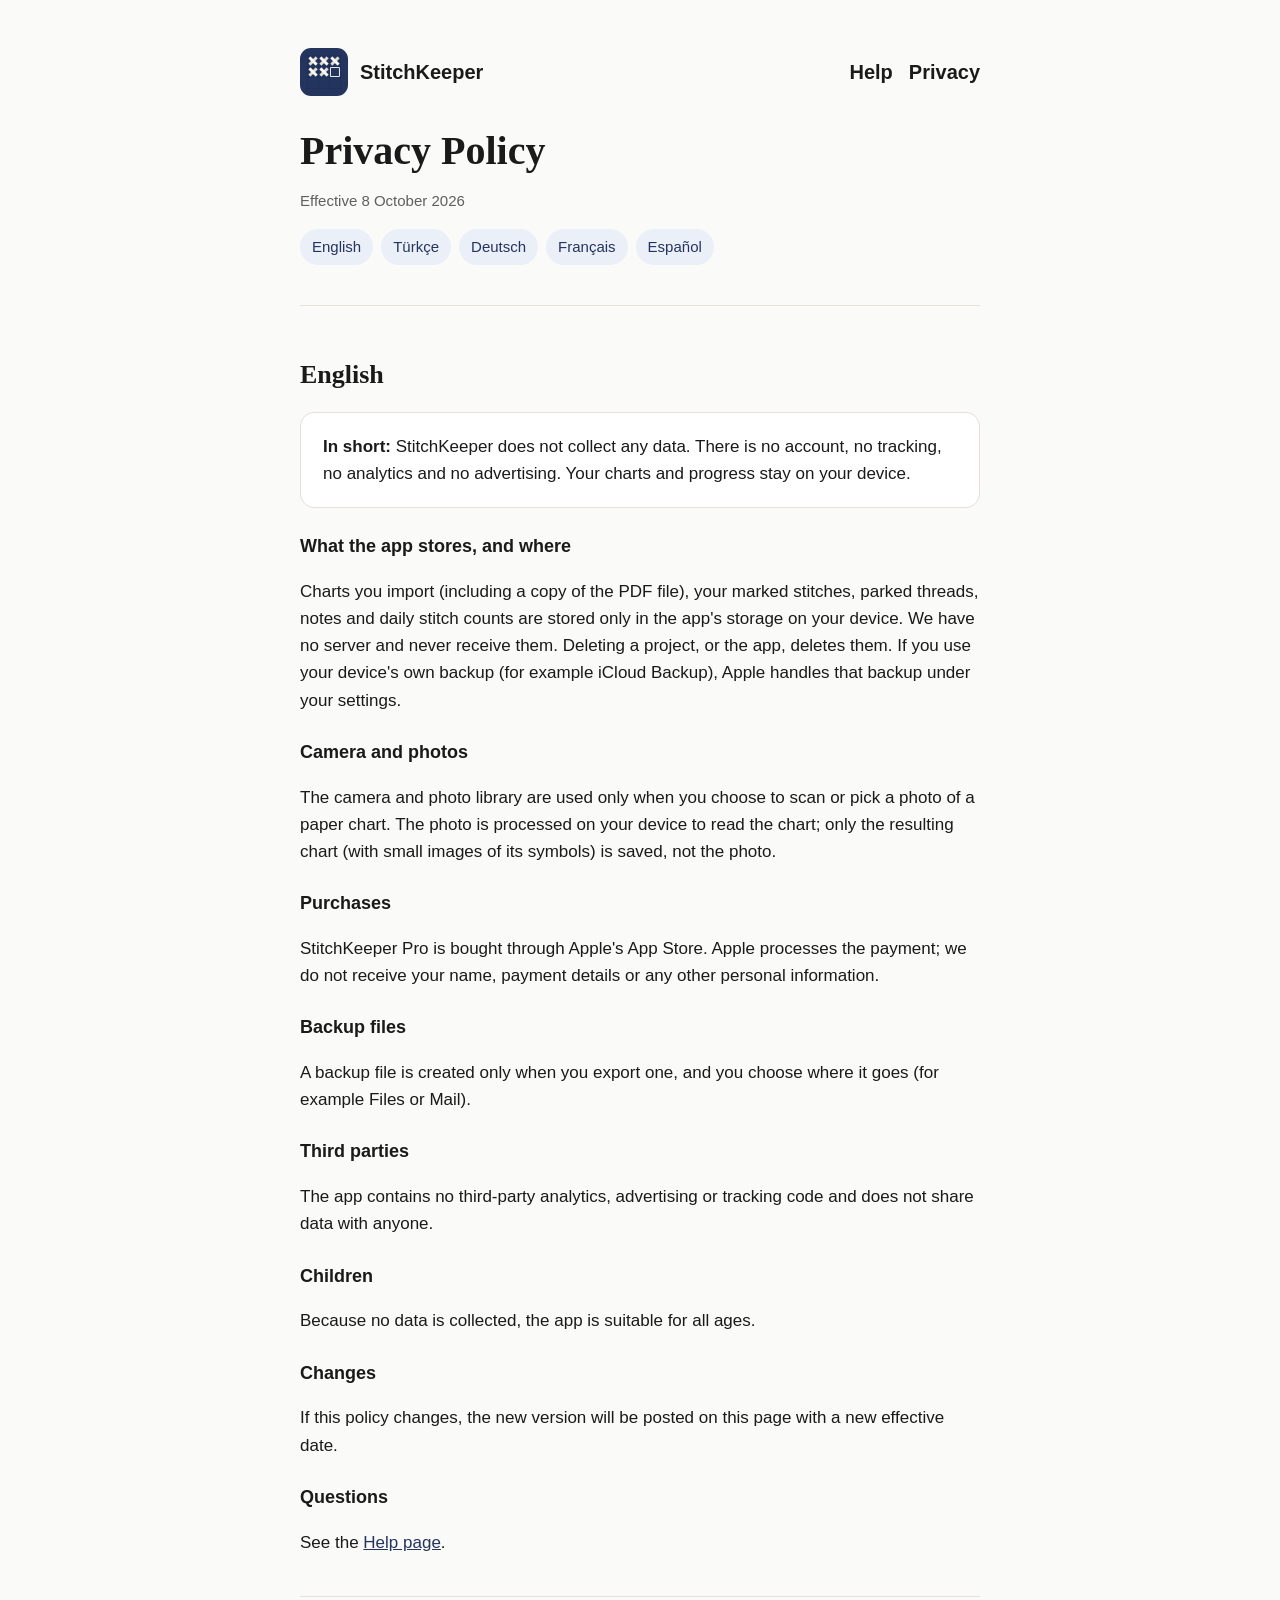
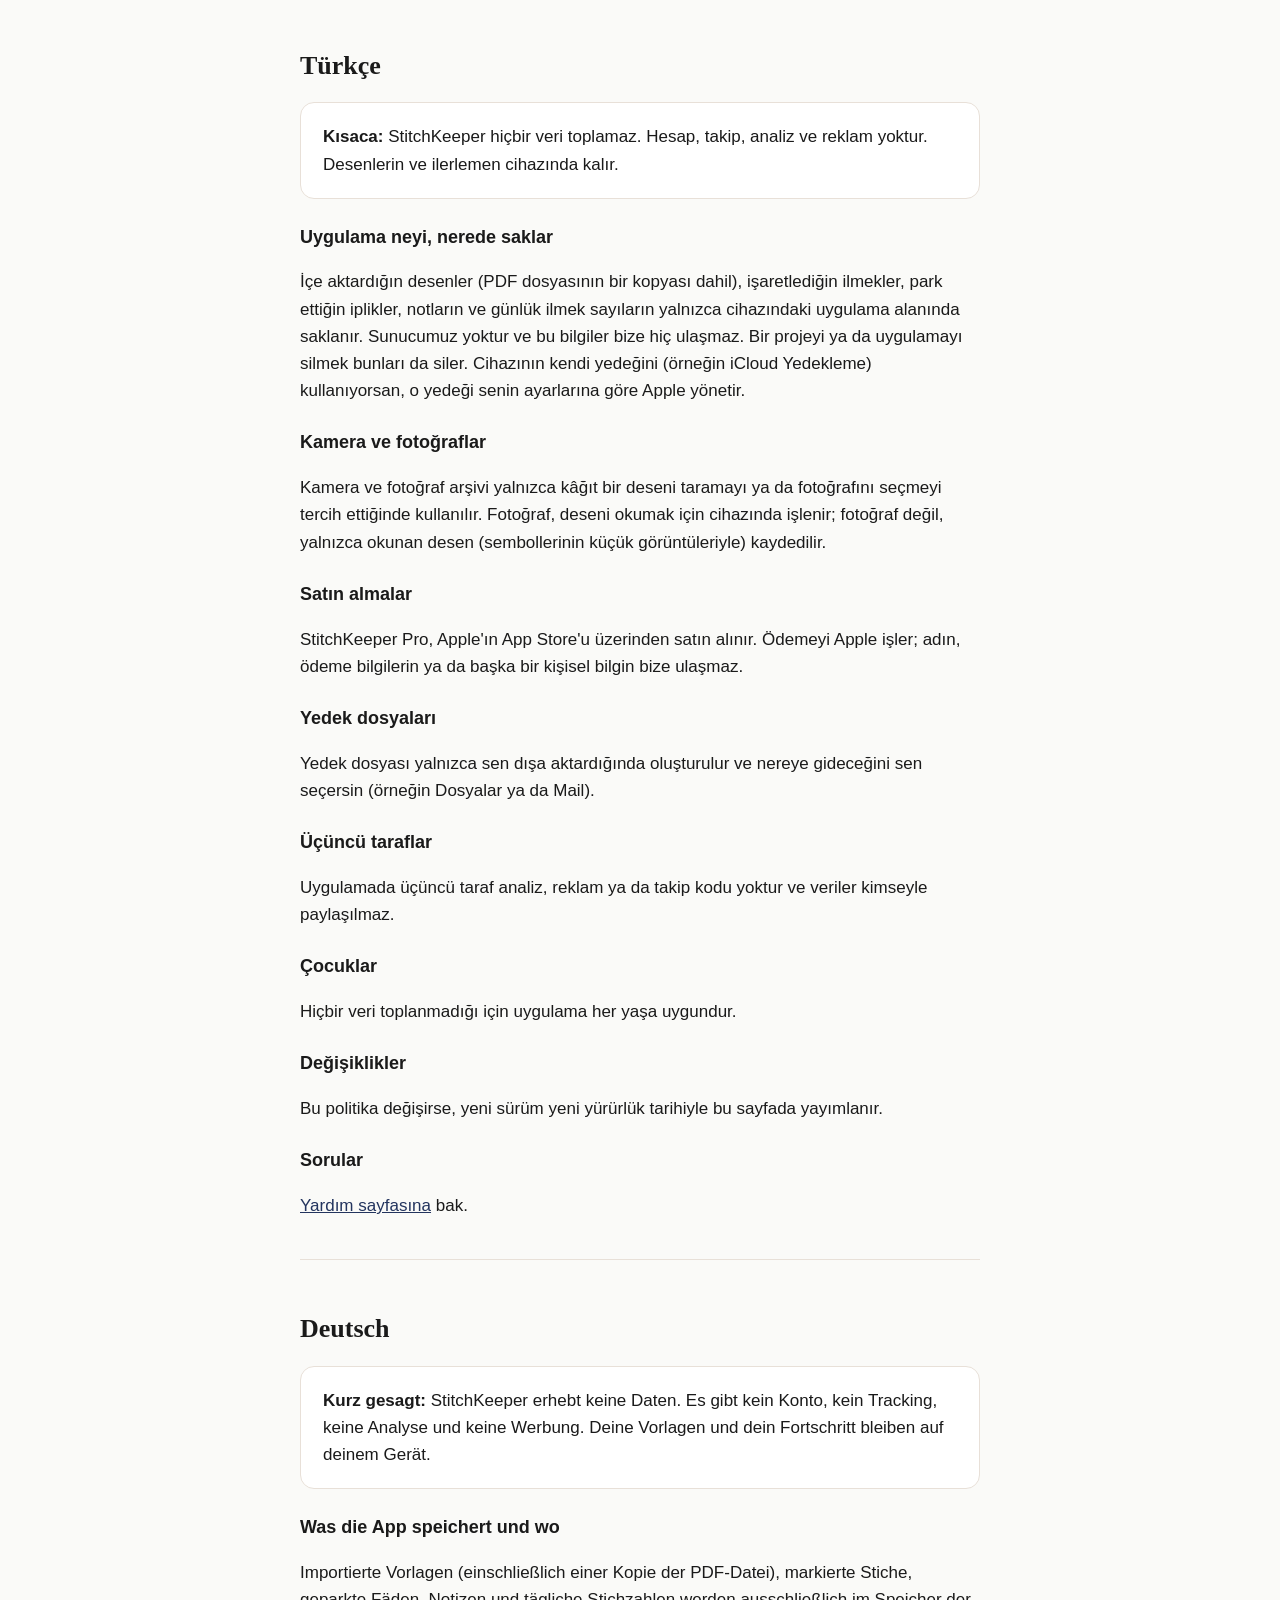
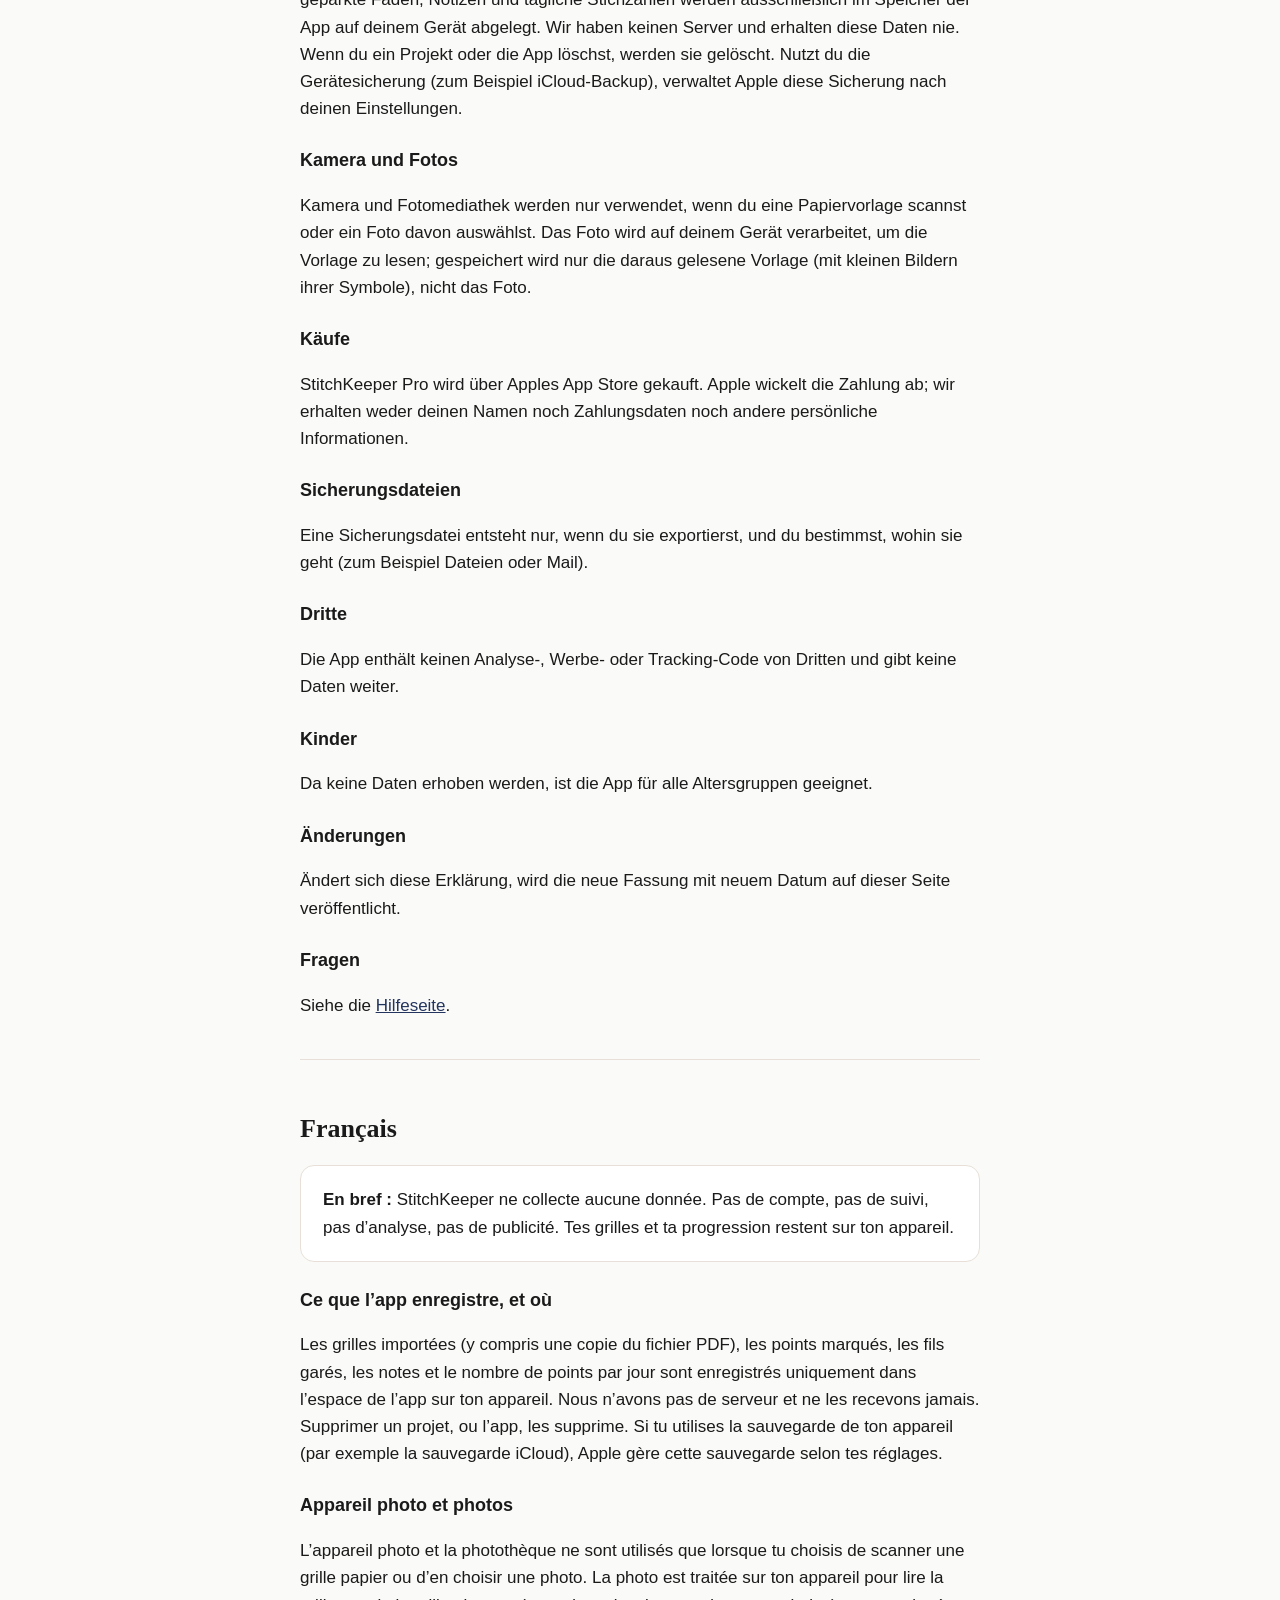
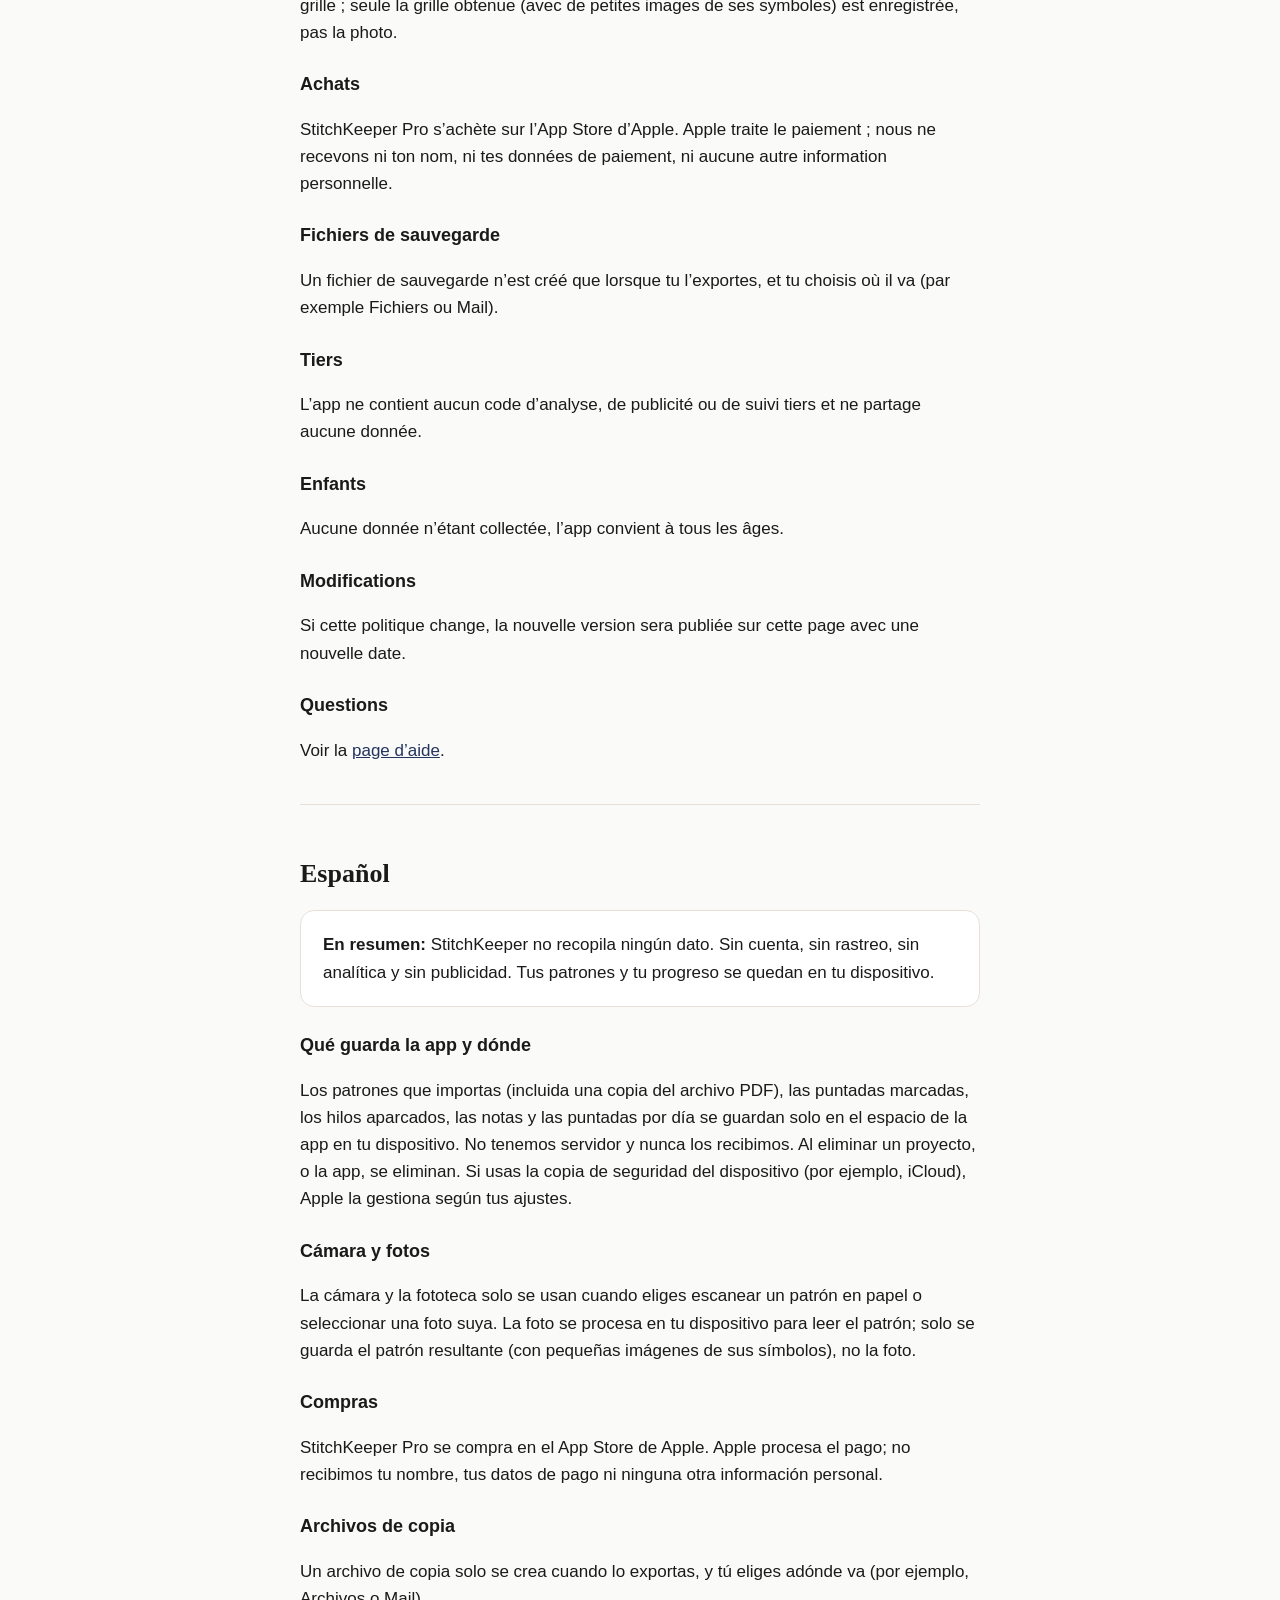
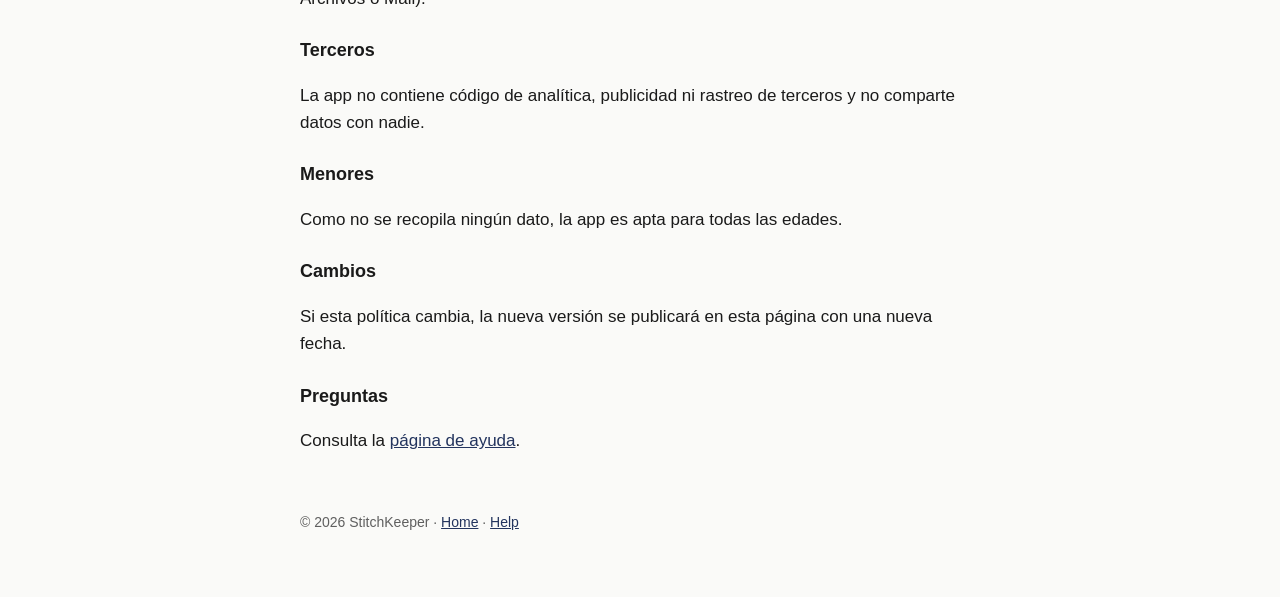
==== privacy/index.html @ 3dac23a9 "StitchKeeper site: home, privacy policy (5 languages), help Co-Authored-By: Claude Opus 5.5 <noreply" ====
<!doctype html>
<html lang="en">
<head>
<meta charset="utf-8">
<meta name="viewport" content="width=device-width, initial-scale=1">
<title>StitchKeeper Privacy Policy</title>
<link rel="icon" href="../icon.png">
<link rel="stylesheet" href="../style.css">
</head>
<body>
<main>
  <header class="site">
    <img src="../icon.png" alt="">
    <a href="../">StitchKeeper</a>
    <nav><a href="../support/">Help</a><a href="./">Privacy</a></nav>
  </header>

  <h1>Privacy Policy</h1>
  <p class="muted">Effective 8 October 2026</p>
  <div class="langs">
    <a href="#en">English</a><a href="#tr">Türkçe</a><a href="#de">Deutsch</a><a href="#fr">Français</a><a href="#es">Español</a>
  </div>

  <section class="lang" id="en" lang="en">
    <h2>English</h2>
    <div class="card"><strong>In short:</strong> StitchKeeper does not collect any data. There is no account, no tracking, no analytics and no advertising. Your charts and progress stay on your device.</div>
    <h3>What the app stores, and where</h3>
    <p>Charts you import (including a copy of the PDF file), your marked stitches, parked threads, notes and daily stitch counts are stored only in the app's storage on your device. We have no server and never receive them. Deleting a project, or the app, deletes them. If you use your device's own backup (for example iCloud Backup), Apple handles that backup under your settings.</p>
    <h3>Camera and photos</h3>
    <p>The camera and photo library are used only when you choose to scan or pick a photo of a paper chart. The photo is processed on your device to read the chart; only the resulting chart (with small images of its symbols) is saved, not the photo.</p>
    <h3>Purchases</h3>
    <p>StitchKeeper Pro is bought through Apple's App Store. Apple processes the payment; we do not receive your name, payment details or any other personal information.</p>
    <h3>Backup files</h3>
    <p>A backup file is created only when you export one, and you choose where it goes (for example Files or Mail).</p>
    <h3>Third parties</h3>
    <p>The app contains no third-party analytics, advertising or tracking code and does not share data with anyone.</p>
    <h3>Children</h3>
    <p>Because no data is collected, the app is suitable for all ages.</p>
    <h3>Changes</h3>
    <p>If this policy changes, the new version will be posted on this page with a new effective date.</p>
    <h3>Questions</h3>
    <p>See the <a href="../support/">Help page</a>.</p>
  </section>

  <section class="lang" id="tr" lang="tr">
    <h2>Türkçe</h2>
    <div class="card"><strong>Kısaca:</strong> StitchKeeper hiçbir veri toplamaz. Hesap, takip, analiz ve reklam yoktur. Desenlerin ve ilerlemen cihazında kalır.</div>
    <h3>Uygulama neyi, nerede saklar</h3>
    <p>İçe aktardığın desenler (PDF dosyasının bir kopyası dahil), işaretlediğin ilmekler, park ettiğin iplikler, notların ve günlük ilmek sayıların yalnızca cihazındaki uygulama alanında saklanır. Sunucumuz yoktur ve bu bilgiler bize hiç ulaşmaz. Bir projeyi ya da uygulamayı silmek bunları da siler. Cihazının kendi yedeğini (örneğin iCloud Yedekleme) kullanıyorsan, o yedeği senin ayarlarına göre Apple yönetir.</p>
    <h3>Kamera ve fotoğraflar</h3>
    <p>Kamera ve fotoğraf arşivi yalnızca kâğıt bir deseni taramayı ya da fotoğrafını seçmeyi tercih ettiğinde kullanılır. Fotoğraf, deseni okumak için cihazında işlenir; fotoğraf değil, yalnızca okunan desen (sembollerinin küçük görüntüleriyle) kaydedilir.</p>
    <h3>Satın almalar</h3>
    <p>StitchKeeper Pro, Apple'ın App Store'u üzerinden satın alınır. Ödemeyi Apple işler; adın, ödeme bilgilerin ya da başka bir kişisel bilgin bize ulaşmaz.</p>
    <h3>Yedek dosyaları</h3>
    <p>Yedek dosyası yalnızca sen dışa aktardığında oluşturulur ve nereye gideceğini sen seçersin (örneğin Dosyalar ya da Mail).</p>
    <h3>Üçüncü taraflar</h3>
    <p>Uygulamada üçüncü taraf analiz, reklam ya da takip kodu yoktur ve veriler kimseyle paylaşılmaz.</p>
    <h3>Çocuklar</h3>
    <p>Hiçbir veri toplanmadığı için uygulama her yaşa uygundur.</p>
    <h3>Değişiklikler</h3>
    <p>Bu politika değişirse, yeni sürüm yeni yürürlük tarihiyle bu sayfada yayımlanır.</p>
    <h3>Sorular</h3>
    <p><a href="../support/">Yardım sayfasına</a> bak.</p>
  </section>

  <section class="lang" id="de" lang="de">
    <h2>Deutsch</h2>
    <div class="card"><strong>Kurz gesagt:</strong> StitchKeeper erhebt keine Daten. Es gibt kein Konto, kein Tracking, keine Analyse und keine Werbung. Deine Vorlagen und dein Fortschritt bleiben auf deinem Gerät.</div>
    <h3>Was die App speichert und wo</h3>
    <p>Importierte Vorlagen (einschließlich einer Kopie der PDF-Datei), markierte Stiche, geparkte Fäden, Notizen und tägliche Stichzahlen werden ausschließlich im Speicher der App auf deinem Gerät abgelegt. Wir haben keinen Server und erhalten diese Daten nie. Wenn du ein Projekt oder die App löschst, werden sie gelöscht. Nutzt du die Gerätesicherung (zum Beispiel iCloud-Backup), verwaltet Apple diese Sicherung nach deinen Einstellungen.</p>
    <h3>Kamera und Fotos</h3>
    <p>Kamera und Fotomediathek werden nur verwendet, wenn du eine Papiervorlage scannst oder ein Foto davon auswählst. Das Foto wird auf deinem Gerät verarbeitet, um die Vorlage zu lesen; gespeichert wird nur die daraus gelesene Vorlage (mit kleinen Bildern ihrer Symbole), nicht das Foto.</p>
    <h3>Käufe</h3>
    <p>StitchKeeper Pro wird über Apples App Store gekauft. Apple wickelt die Zahlung ab; wir erhalten weder deinen Namen noch Zahlungsdaten noch andere persönliche Informationen.</p>
    <h3>Sicherungsdateien</h3>
    <p>Eine Sicherungsdatei entsteht nur, wenn du sie exportierst, und du bestimmst, wohin sie geht (zum Beispiel Dateien oder Mail).</p>
    <h3>Dritte</h3>
    <p>Die App enthält keinen Analyse-, Werbe- oder Tracking-Code von Dritten und gibt keine Daten weiter.</p>
    <h3>Kinder</h3>
    <p>Da keine Daten erhoben werden, ist die App für alle Altersgruppen geeignet.</p>
    <h3>Änderungen</h3>
    <p>Ändert sich diese Erklärung, wird die neue Fassung mit neuem Datum auf dieser Seite veröffentlicht.</p>
    <h3>Fragen</h3>
    <p>Siehe die <a href="../support/">Hilfeseite</a>.</p>
  </section>

  <section class="lang" id="fr" lang="fr">
    <h2>Français</h2>
    <div class="card"><strong>En bref :</strong> StitchKeeper ne collecte aucune donnée. Pas de compte, pas de suivi, pas d’analyse, pas de publicité. Tes grilles et ta progression restent sur ton appareil.</div>
    <h3>Ce que l’app enregistre, et où</h3>
    <p>Les grilles importées (y compris une copie du fichier PDF), les points marqués, les fils garés, les notes et le nombre de points par jour sont enregistrés uniquement dans l’espace de l’app sur ton appareil. Nous n’avons pas de serveur et ne les recevons jamais. Supprimer un projet, ou l’app, les supprime. Si tu utilises la sauvegarde de ton appareil (par exemple la sauvegarde iCloud), Apple gère cette sauvegarde selon tes réglages.</p>
    <h3>Appareil photo et photos</h3>
    <p>L’appareil photo et la photothèque ne sont utilisés que lorsque tu choisis de scanner une grille papier ou d’en choisir une photo. La photo est traitée sur ton appareil pour lire la grille ; seule la grille obtenue (avec de petites images de ses symboles) est enregistrée, pas la photo.</p>
    <h3>Achats</h3>
    <p>StitchKeeper Pro s’achète sur l’App Store d’Apple. Apple traite le paiement ; nous ne recevons ni ton nom, ni tes données de paiement, ni aucune autre information personnelle.</p>
    <h3>Fichiers de sauvegarde</h3>
    <p>Un fichier de sauvegarde n’est créé que lorsque tu l’exportes, et tu choisis où il va (par exemple Fichiers ou Mail).</p>
    <h3>Tiers</h3>
    <p>L’app ne contient aucun code d’analyse, de publicité ou de suivi tiers et ne partage aucune donnée.</p>
    <h3>Enfants</h3>
    <p>Aucune donnée n’étant collectée, l’app convient à tous les âges.</p>
    <h3>Modifications</h3>
    <p>Si cette politique change, la nouvelle version sera publiée sur cette page avec une nouvelle date.</p>
    <h3>Questions</h3>
    <p>Voir la <a href="../support/">page d’aide</a>.</p>
  </section>

  <section class="lang" id="es" lang="es">
    <h2>Español</h2>
    <div class="card"><strong>En resumen:</strong> StitchKeeper no recopila ningún dato. Sin cuenta, sin rastreo, sin analítica y sin publicidad. Tus patrones y tu progreso se quedan en tu dispositivo.</div>
    <h3>Qué guarda la app y dónde</h3>
    <p>Los patrones que importas (incluida una copia del archivo PDF), las puntadas marcadas, los hilos aparcados, las notas y las puntadas por día se guardan solo en el espacio de la app en tu dispositivo. No tenemos servidor y nunca los recibimos. Al eliminar un proyecto, o la app, se eliminan. Si usas la copia de seguridad del dispositivo (por ejemplo, iCloud), Apple la gestiona según tus ajustes.</p>
    <h3>Cámara y fotos</h3>
    <p>La cámara y la fototeca solo se usan cuando eliges escanear un patrón en papel o seleccionar una foto suya. La foto se procesa en tu dispositivo para leer el patrón; solo se guarda el patrón resultante (con pequeñas imágenes de sus símbolos), no la foto.</p>
    <h3>Compras</h3>
    <p>StitchKeeper Pro se compra en el App Store de Apple. Apple procesa el pago; no recibimos tu nombre, tus datos de pago ni ninguna otra información personal.</p>
    <h3>Archivos de copia</h3>
    <p>Un archivo de copia solo se crea cuando lo exportas, y tú eliges adónde va (por ejemplo, Archivos o Mail).</p>
    <h3>Terceros</h3>
    <p>La app no contiene código de analítica, publicidad ni rastreo de terceros y no comparte datos con nadie.</p>
    <h3>Menores</h3>
    <p>Como no se recopila ningún dato, la app es apta para todas las edades.</p>
    <h3>Cambios</h3>
    <p>Si esta política cambia, la nueva versión se publicará en esta página con una nueva fecha.</p>
    <h3>Preguntas</h3>
    <p>Consulta la <a href="../support/">página de ayuda</a>.</p>
  </section>

  <footer>© 2026 StitchKeeper · <a href="../">Home</a> · <a href="../support/">Help</a></footer>
</main>
</body>
</html>
---- style.css ----
:root {
  --bg: #FAFAF8; --surface: #FFFFFF; --text: #1A1A1A; --muted: #5F5F5F;
  --accent: #23345E; --accent-soft: #EBEFF7; --line: #E8E0D8;
  color-scheme: light dark;
}
@media (prefers-color-scheme: dark) {
  :root { --bg: #161514; --surface: #21201D; --text: #F6F4F0; --muted: #A6A098;
          --accent: #8FA6DB; --accent-soft: #1C2233; --line: #383530; }
}
* { box-sizing: border-box; }
body { margin: 0; background: var(--bg); color: var(--text);
       font: 17px/1.6 -apple-system, BlinkMacSystemFont, "Segoe UI", Roboto, sans-serif; }
main { max-width: 720px; margin: 0 auto; padding: 48px 20px 64px; }
header.site { display: flex; align-items: center; gap: 12px; margin-bottom: 32px; }
header.site img { width: 48px; height: 48px; border-radius: 11px; }
header.site a { color: var(--text); text-decoration: none; font-weight: 600; font-size: 20px; }
nav { margin-left: auto; display: flex; gap: 16px; font-size: 15px; }
nav a { color: var(--muted); text-decoration: none; }
nav a:hover { color: var(--accent); }
h1 { font-family: "New York", Georgia, serif; font-size: 40px; line-height: 1.15; margin: 0 0 12px; }
h2 { font-family: "New York", Georgia, serif; font-size: 26px; margin: 40px 0 8px; }
h3 { font-size: 18px; margin: 24px 0 4px; }
p, li { color: var(--text); }
.lead { font-size: 20px; color: var(--muted); }
.muted { color: var(--muted); font-size: 15px; }
a { color: var(--accent); }
.card { background: var(--surface); border: 1px solid var(--line); border-radius: 14px; padding: 20px 22px; margin: 16px 0; }
.features { list-style: none; padding: 0; display: grid; gap: 12px; }
.features li { background: var(--surface); border: 1px solid var(--line); border-radius: 12px; padding: 14px 16px; }
.langs { display: flex; flex-wrap: wrap; gap: 8px; margin: 16px 0 8px; }
.langs a { background: var(--accent-soft); padding: 6px 12px; border-radius: 999px; text-decoration: none; font-size: 15px; }
section.lang { border-top: 1px solid var(--line); margin-top: 40px; padding-top: 8px; }
footer { margin-top: 56px; font-size: 14px; color: var(--muted); }
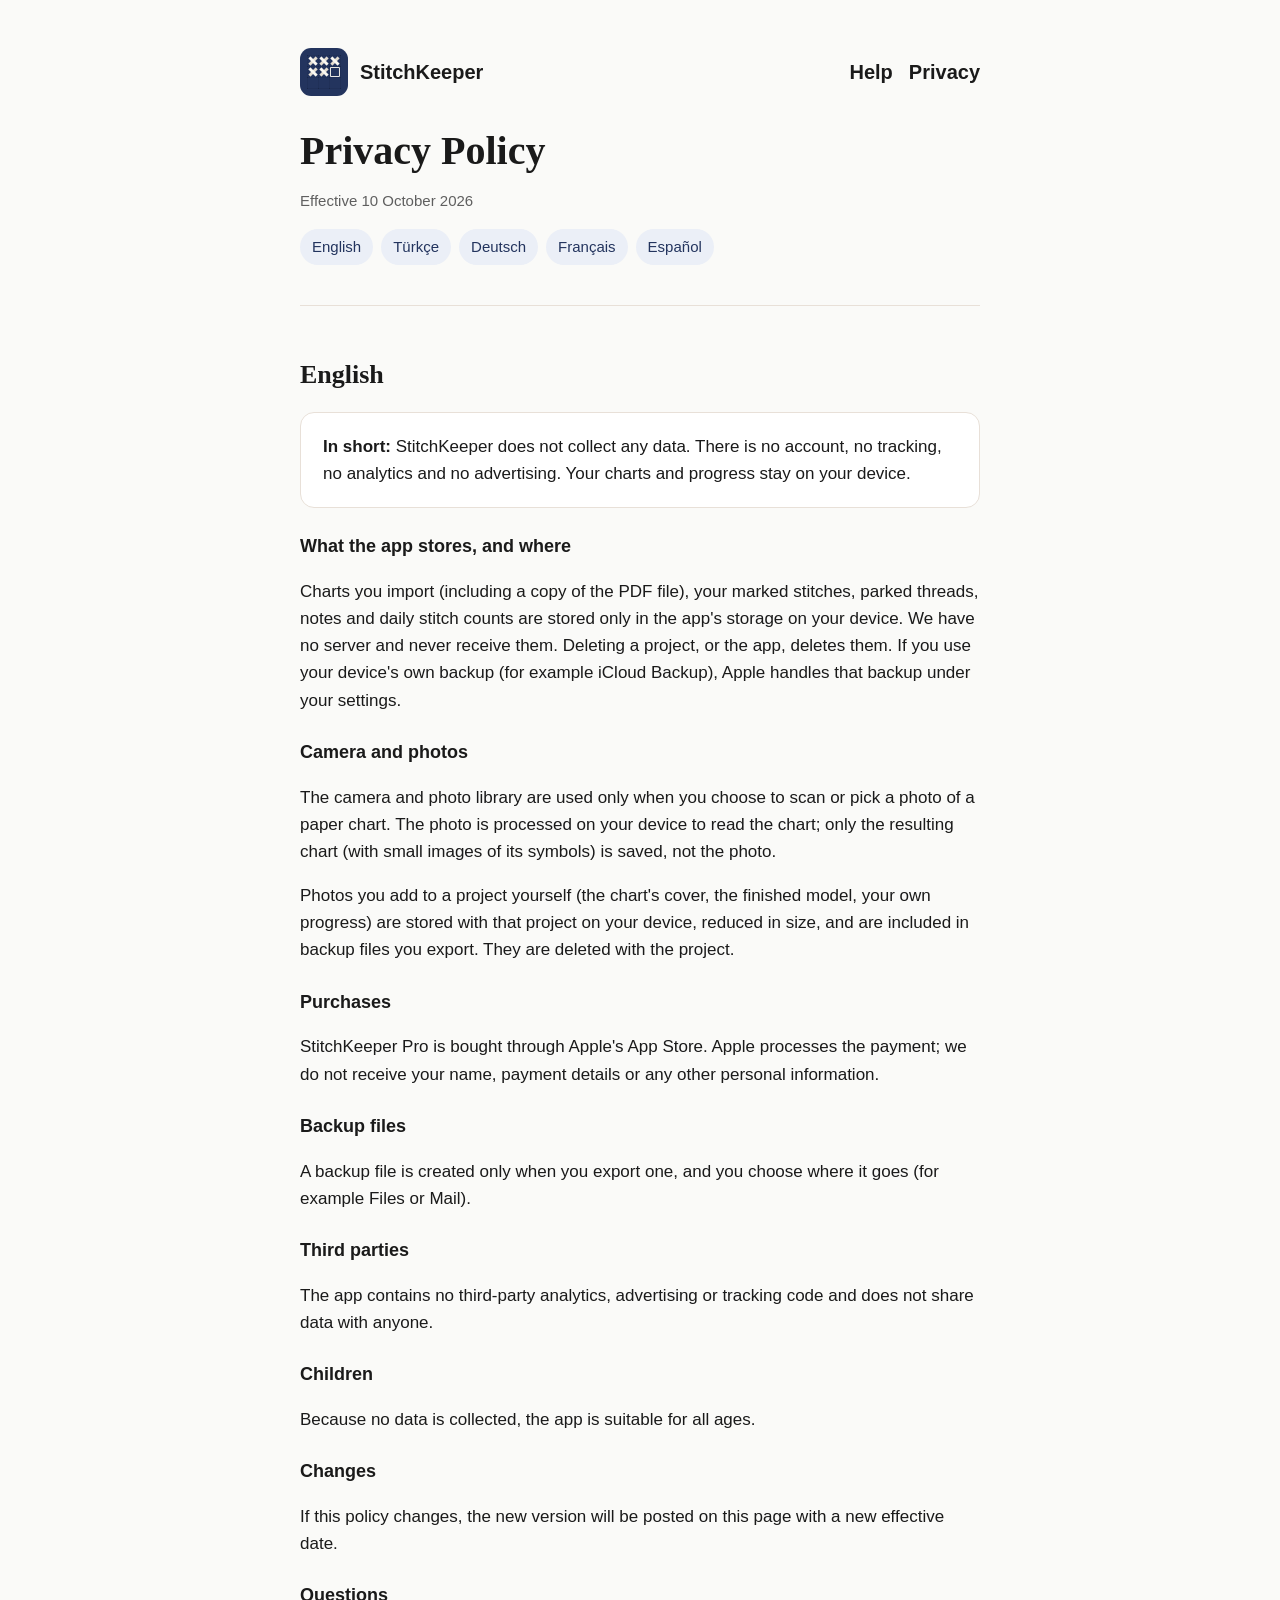
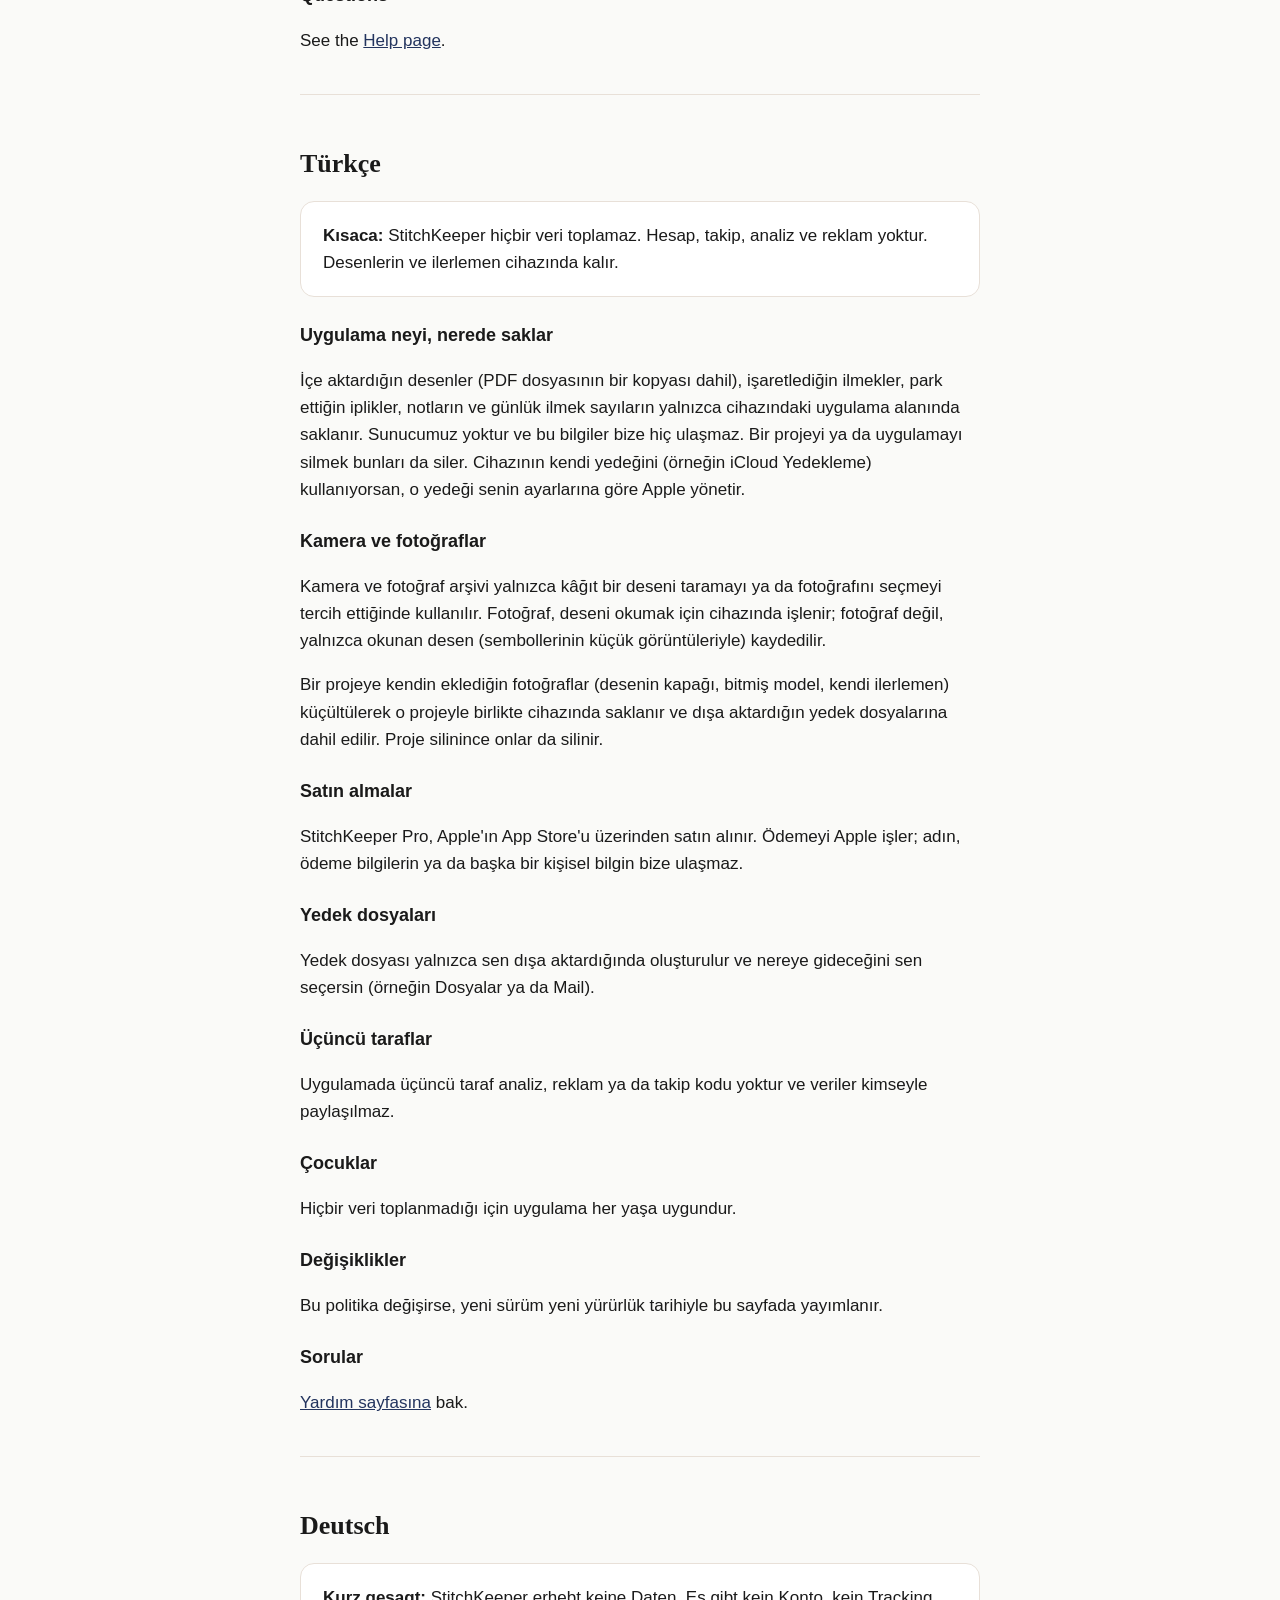
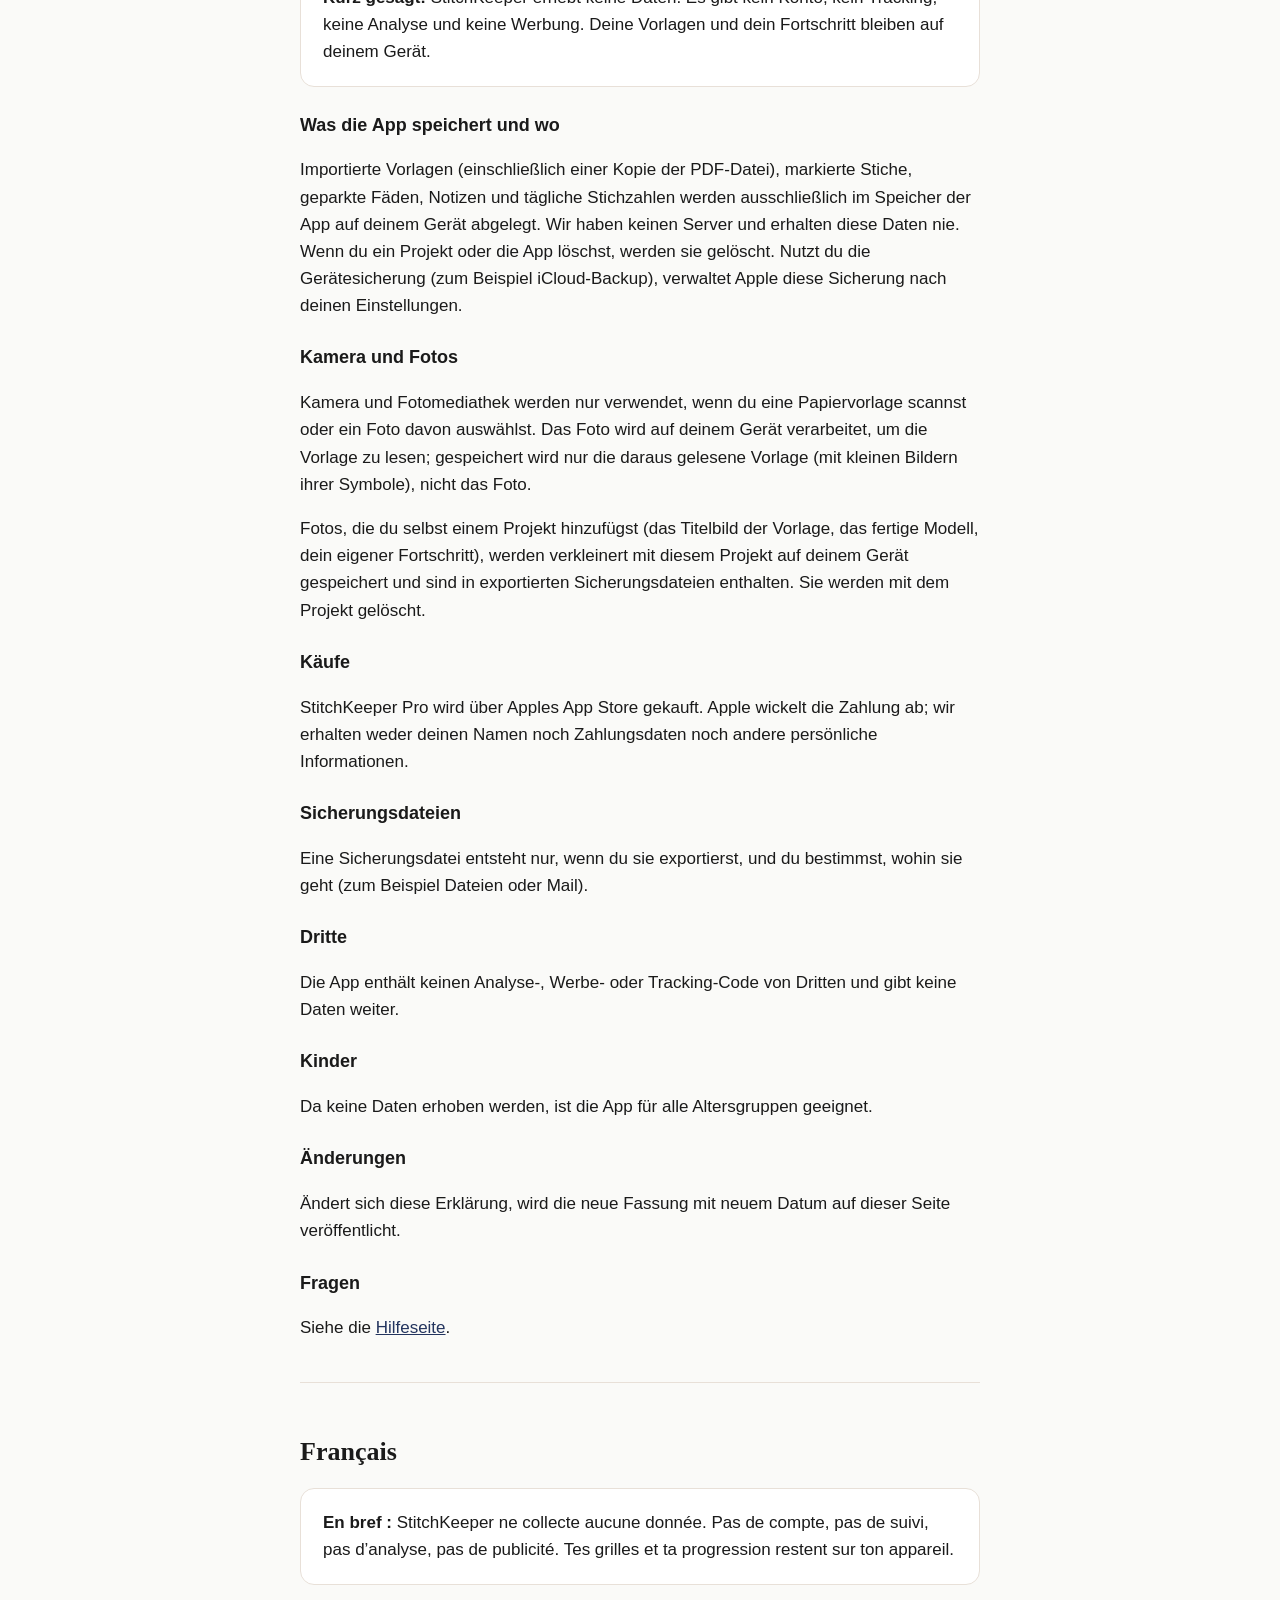
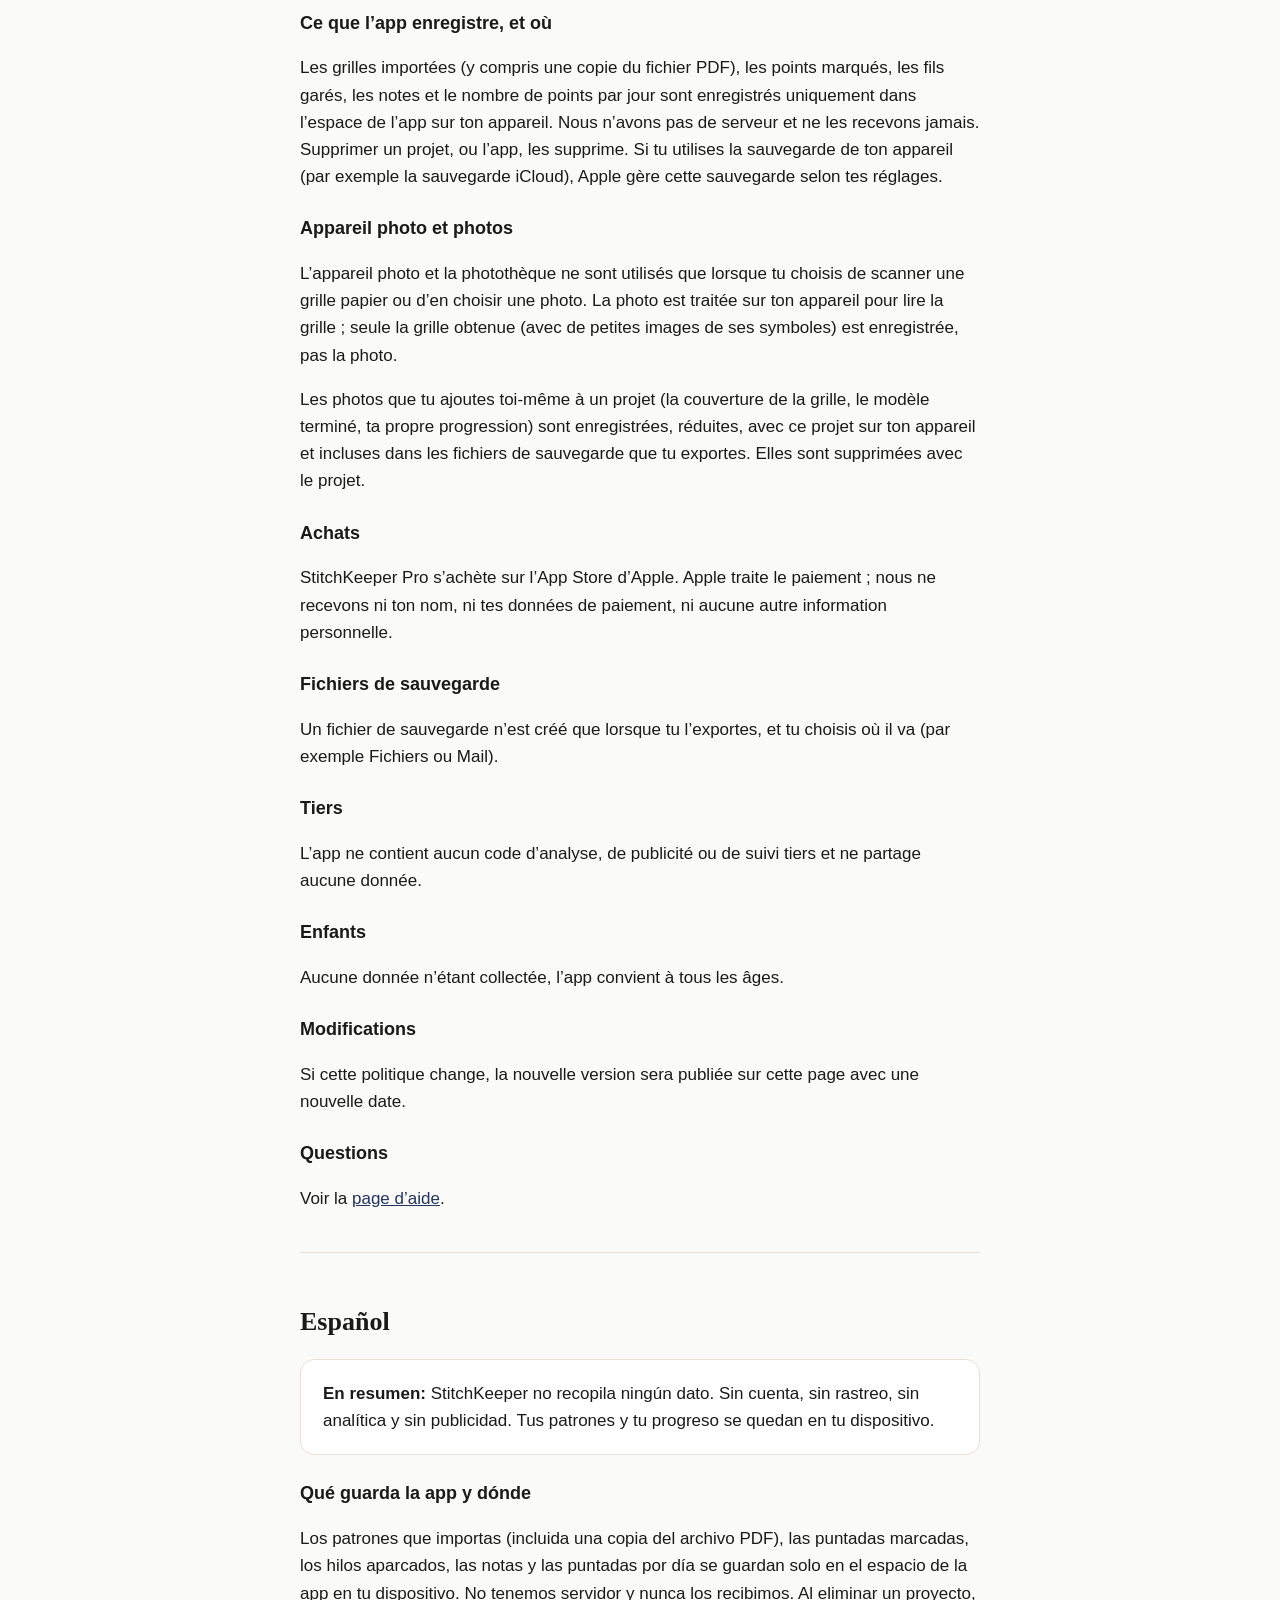
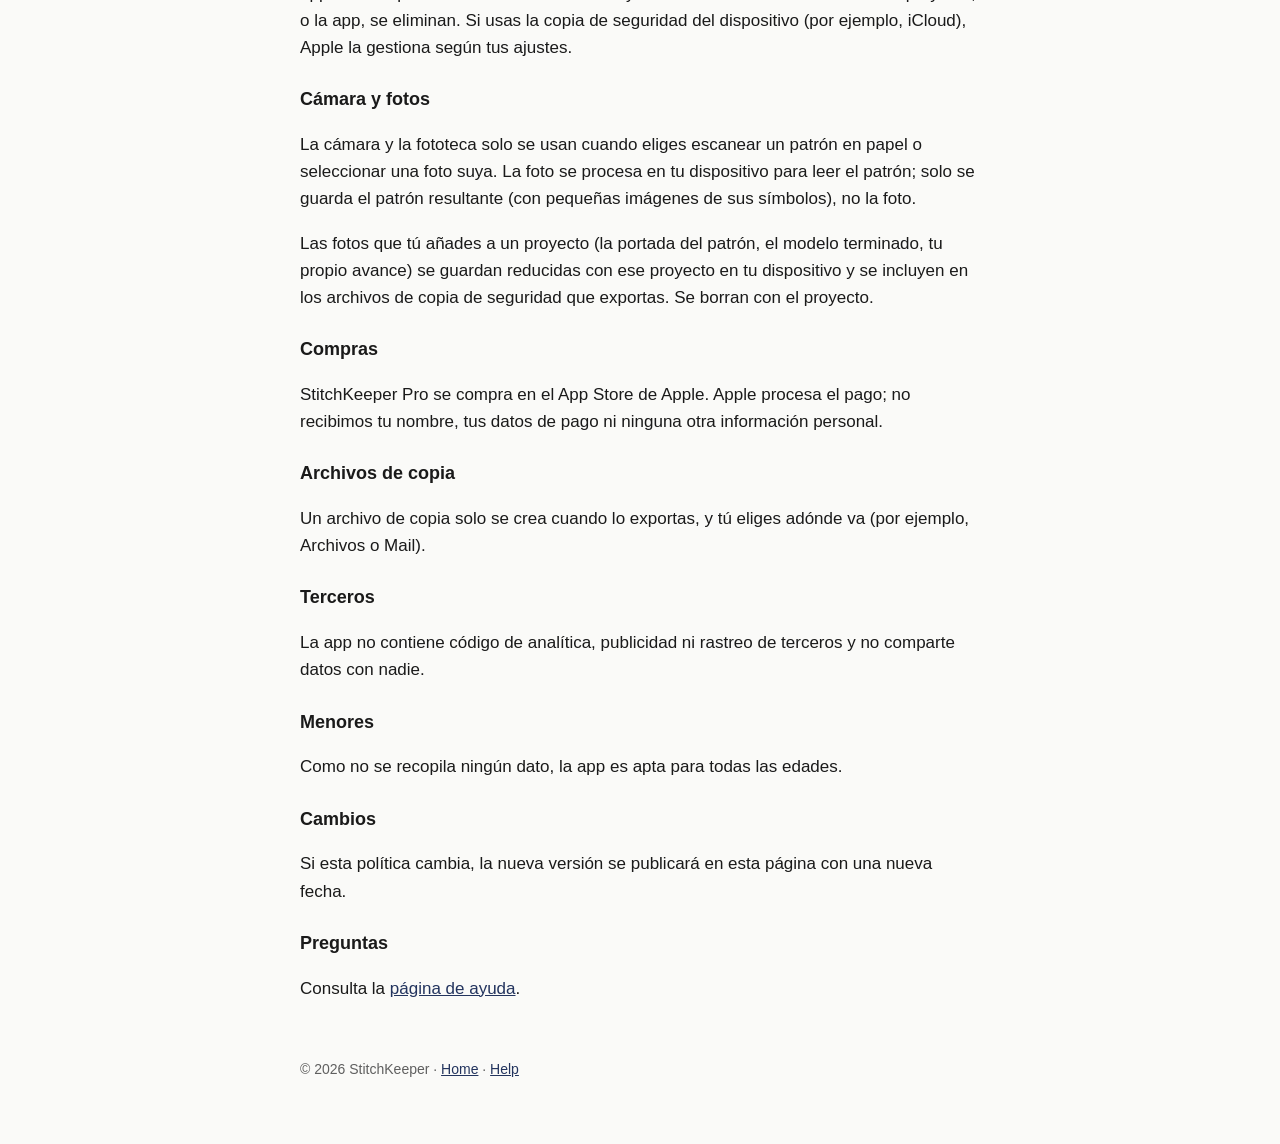
==== commit a9e23830: "Help: contact through GitHub issues; privacy: project photos Co-Authored-By: Claude Opus 5.5 <norepl" ====
--- a/privacy/index.html
+++ b/privacy/index.html
@@ -16,7 +16,7 @@
   </header>
 
   <h1>Privacy Policy</h1>
-  <p class="muted">Effective 8 October 2026</p>
+  <p class="muted">Effective 10 October 2026</p>
   <div class="langs">
     <a href="#en">English</a><a href="#tr">Türkçe</a><a href="#de">Deutsch</a><a href="#fr">Français</a><a href="#es">Español</a>
   </div>
@@ -28,6 +28,7 @@
     <p>Charts you import (including a copy of the PDF file), your marked stitches, parked threads, notes and daily stitch counts are stored only in the app's storage on your device. We have no server and never receive them. Deleting a project, or the app, deletes them. If you use your device's own backup (for example iCloud Backup), Apple handles that backup under your settings.</p>
     <h3>Camera and photos</h3>
     <p>The camera and photo library are used only when you choose to scan or pick a photo of a paper chart. The photo is processed on your device to read the chart; only the resulting chart (with small images of its symbols) is saved, not the photo.</p>
+    <p>Photos you add to a project yourself (the chart's cover, the finished model, your own progress) are stored with that project on your device, reduced in size, and are included in backup files you export. They are deleted with the project.</p>
     <h3>Purchases</h3>
     <p>StitchKeeper Pro is bought through Apple's App Store. Apple processes the payment; we do not receive your name, payment details or any other personal information.</p>
     <h3>Backup files</h3>
@@ -49,6 +50,7 @@
     <p>İçe aktardığın desenler (PDF dosyasının bir kopyası dahil), işaretlediğin ilmekler, park ettiğin iplikler, notların ve günlük ilmek sayıların yalnızca cihazındaki uygulama alanında saklanır. Sunucumuz yoktur ve bu bilgiler bize hiç ulaşmaz. Bir projeyi ya da uygulamayı silmek bunları da siler. Cihazının kendi yedeğini (örneğin iCloud Yedekleme) kullanıyorsan, o yedeği senin ayarlarına göre Apple yönetir.</p>
     <h3>Kamera ve fotoğraflar</h3>
     <p>Kamera ve fotoğraf arşivi yalnızca kâğıt bir deseni taramayı ya da fotoğrafını seçmeyi tercih ettiğinde kullanılır. Fotoğraf, deseni okumak için cihazında işlenir; fotoğraf değil, yalnızca okunan desen (sembollerinin küçük görüntüleriyle) kaydedilir.</p>
+    <p>Bir projeye kendin eklediğin fotoğraflar (desenin kapağı, bitmiş model, kendi ilerlemen) küçültülerek o projeyle birlikte cihazında saklanır ve dışa aktardığın yedek dosyalarına dahil edilir. Proje silinince onlar da silinir.</p>
     <h3>Satın almalar</h3>
     <p>StitchKeeper Pro, Apple'ın App Store'u üzerinden satın alınır. Ödemeyi Apple işler; adın, ödeme bilgilerin ya da başka bir kişisel bilgin bize ulaşmaz.</p>
     <h3>Yedek dosyaları</h3>
@@ -70,6 +72,7 @@
     <p>Importierte Vorlagen (einschließlich einer Kopie der PDF-Datei), markierte Stiche, geparkte Fäden, Notizen und tägliche Stichzahlen werden ausschließlich im Speicher der App auf deinem Gerät abgelegt. Wir haben keinen Server und erhalten diese Daten nie. Wenn du ein Projekt oder die App löschst, werden sie gelöscht. Nutzt du die Gerätesicherung (zum Beispiel iCloud-Backup), verwaltet Apple diese Sicherung nach deinen Einstellungen.</p>
     <h3>Kamera und Fotos</h3>
     <p>Kamera und Fotomediathek werden nur verwendet, wenn du eine Papiervorlage scannst oder ein Foto davon auswählst. Das Foto wird auf deinem Gerät verarbeitet, um die Vorlage zu lesen; gespeichert wird nur die daraus gelesene Vorlage (mit kleinen Bildern ihrer Symbole), nicht das Foto.</p>
+    <p>Fotos, die du selbst einem Projekt hinzufügst (das Titelbild der Vorlage, das fertige Modell, dein eigener Fortschritt), werden verkleinert mit diesem Projekt auf deinem Gerät gespeichert und sind in exportierten Sicherungsdateien enthalten. Sie werden mit dem Projekt gelöscht.</p>
     <h3>Käufe</h3>
     <p>StitchKeeper Pro wird über Apples App Store gekauft. Apple wickelt die Zahlung ab; wir erhalten weder deinen Namen noch Zahlungsdaten noch andere persönliche Informationen.</p>
     <h3>Sicherungsdateien</h3>
@@ -91,6 +94,7 @@
     <p>Les grilles importées (y compris une copie du fichier PDF), les points marqués, les fils garés, les notes et le nombre de points par jour sont enregistrés uniquement dans l’espace de l’app sur ton appareil. Nous n’avons pas de serveur et ne les recevons jamais. Supprimer un projet, ou l’app, les supprime. Si tu utilises la sauvegarde de ton appareil (par exemple la sauvegarde iCloud), Apple gère cette sauvegarde selon tes réglages.</p>
     <h3>Appareil photo et photos</h3>
     <p>L’appareil photo et la photothèque ne sont utilisés que lorsque tu choisis de scanner une grille papier ou d’en choisir une photo. La photo est traitée sur ton appareil pour lire la grille ; seule la grille obtenue (avec de petites images de ses symboles) est enregistrée, pas la photo.</p>
+    <p>Les photos que tu ajoutes toi-même à un projet (la couverture de la grille, le modèle terminé, ta propre progression) sont enregistrées, réduites, avec ce projet sur ton appareil et incluses dans les fichiers de sauvegarde que tu exportes. Elles sont supprimées avec le projet.</p>
     <h3>Achats</h3>
     <p>StitchKeeper Pro s’achète sur l’App Store d’Apple. Apple traite le paiement ; nous ne recevons ni ton nom, ni tes données de paiement, ni aucune autre information personnelle.</p>
     <h3>Fichiers de sauvegarde</h3>
@@ -112,6 +116,7 @@
     <p>Los patrones que importas (incluida una copia del archivo PDF), las puntadas marcadas, los hilos aparcados, las notas y las puntadas por día se guardan solo en el espacio de la app en tu dispositivo. No tenemos servidor y nunca los recibimos. Al eliminar un proyecto, o la app, se eliminan. Si usas la copia de seguridad del dispositivo (por ejemplo, iCloud), Apple la gestiona según tus ajustes.</p>
     <h3>Cámara y fotos</h3>
     <p>La cámara y la fototeca solo se usan cuando eliges escanear un patrón en papel o seleccionar una foto suya. La foto se procesa en tu dispositivo para leer el patrón; solo se guarda el patrón resultante (con pequeñas imágenes de sus símbolos), no la foto.</p>
+    <p>Las fotos que tú añades a un proyecto (la portada del patrón, el modelo terminado, tu propio avance) se guardan reducidas con ese proyecto en tu dispositivo y se incluyen en los archivos de copia de seguridad que exportas. Se borran con el proyecto.</p>
     <h3>Compras</h3>
     <p>StitchKeeper Pro se compra en el App Store de Apple. Apple procesa el pago; no recibimos tu nombre, tus datos de pago ni ninguna otra información personal.</p>
     <h3>Archivos de copia</h3>
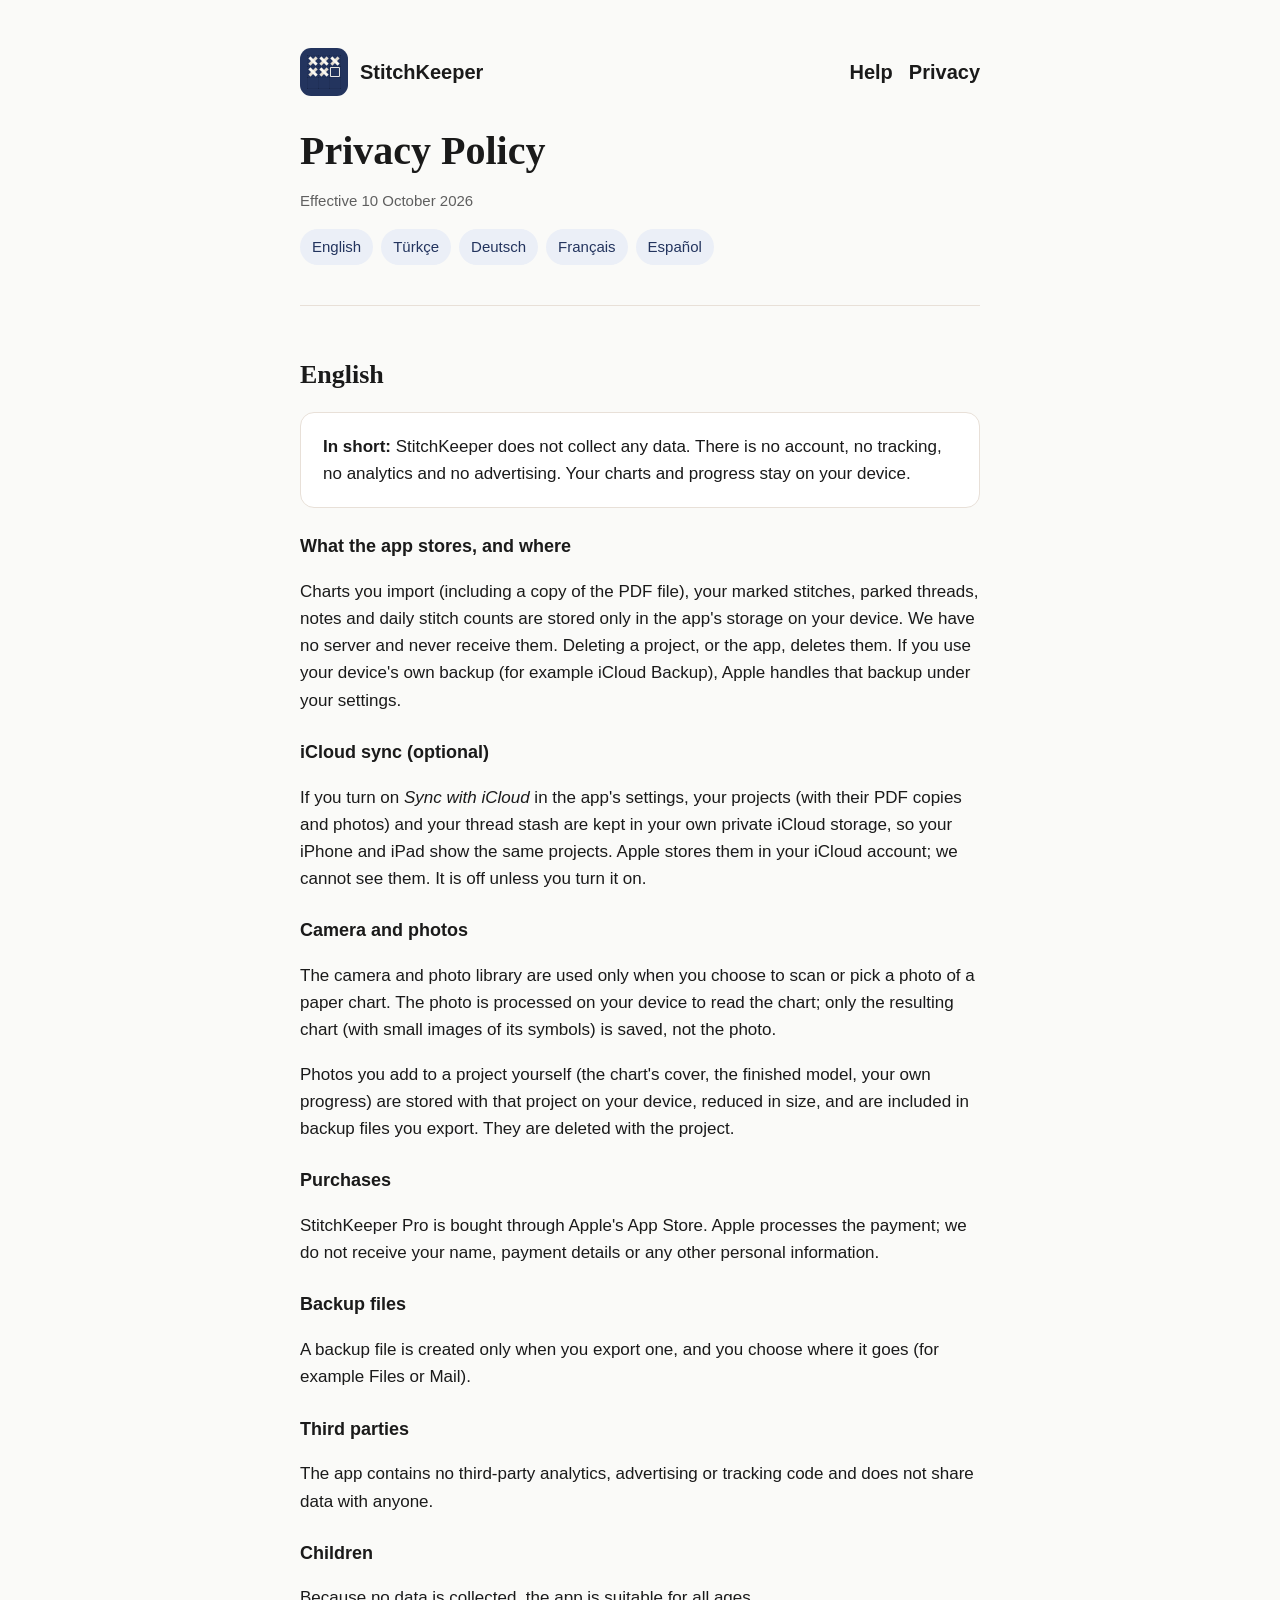
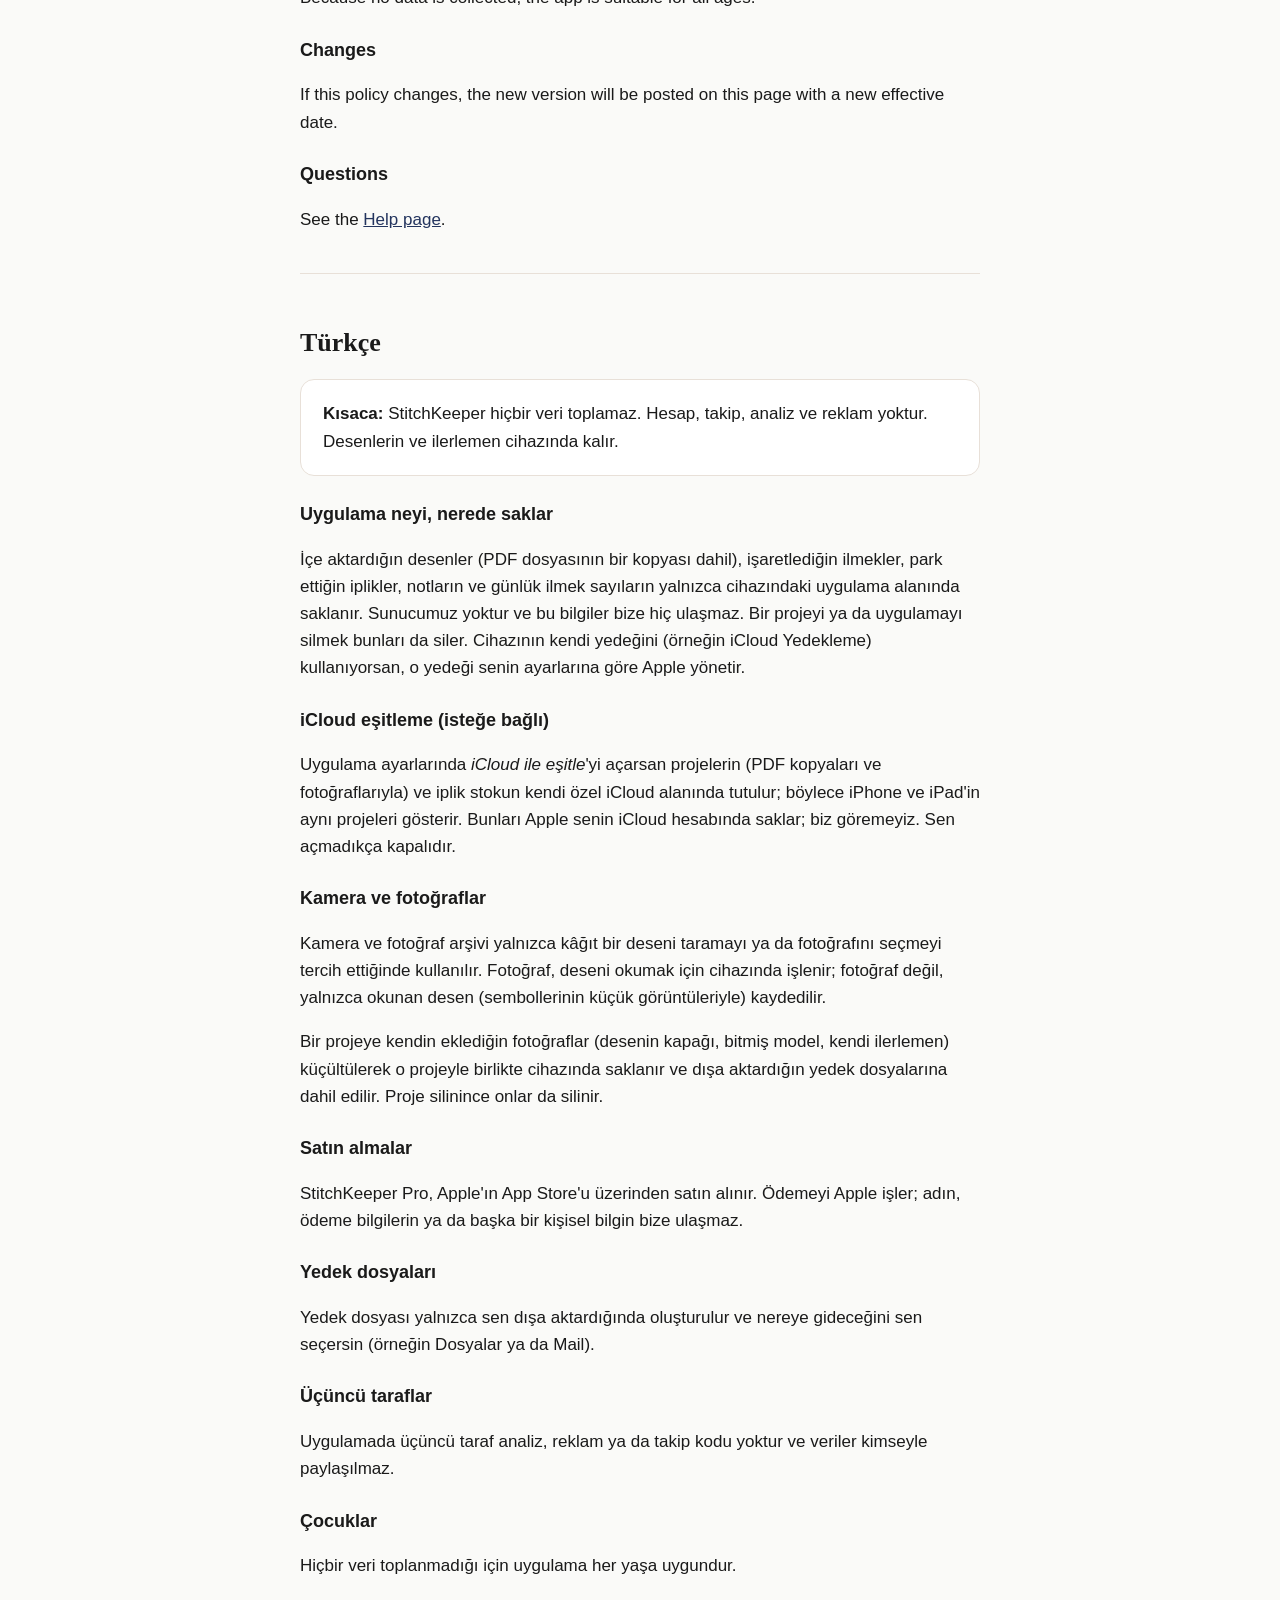
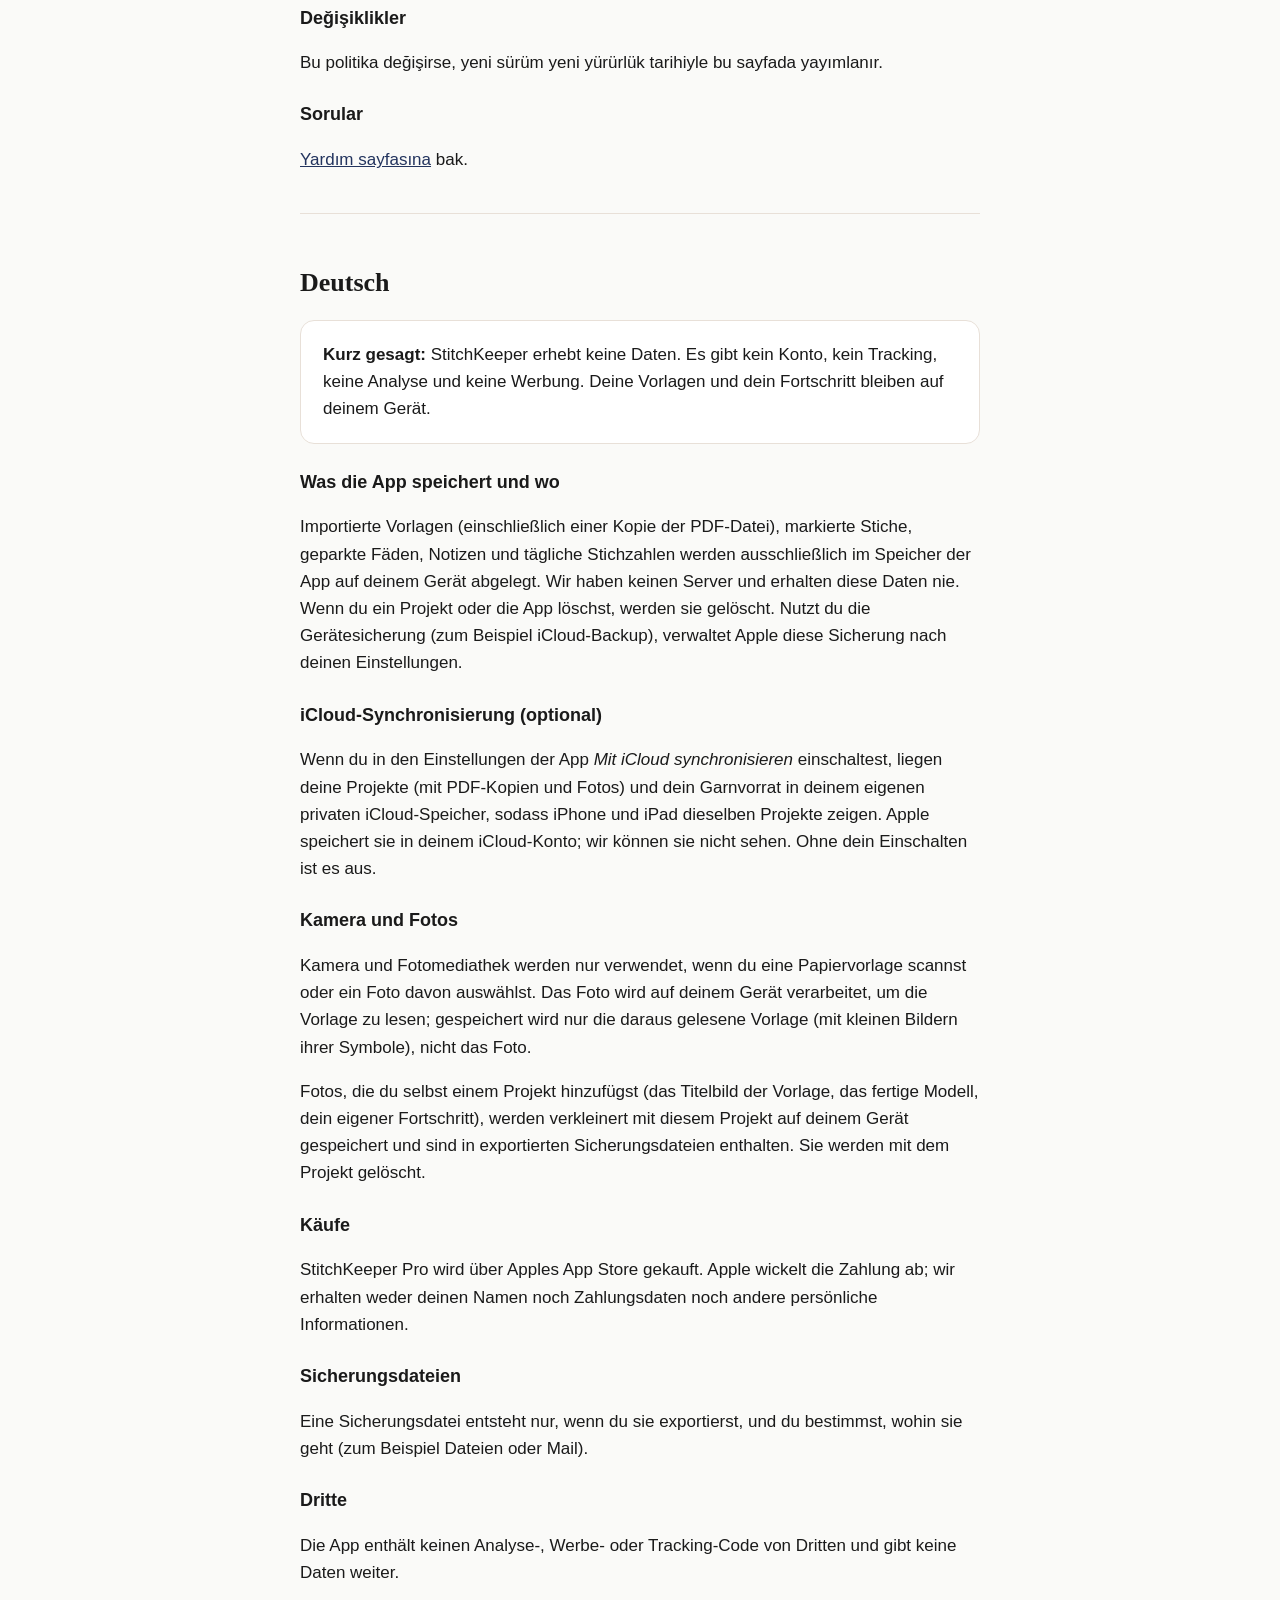
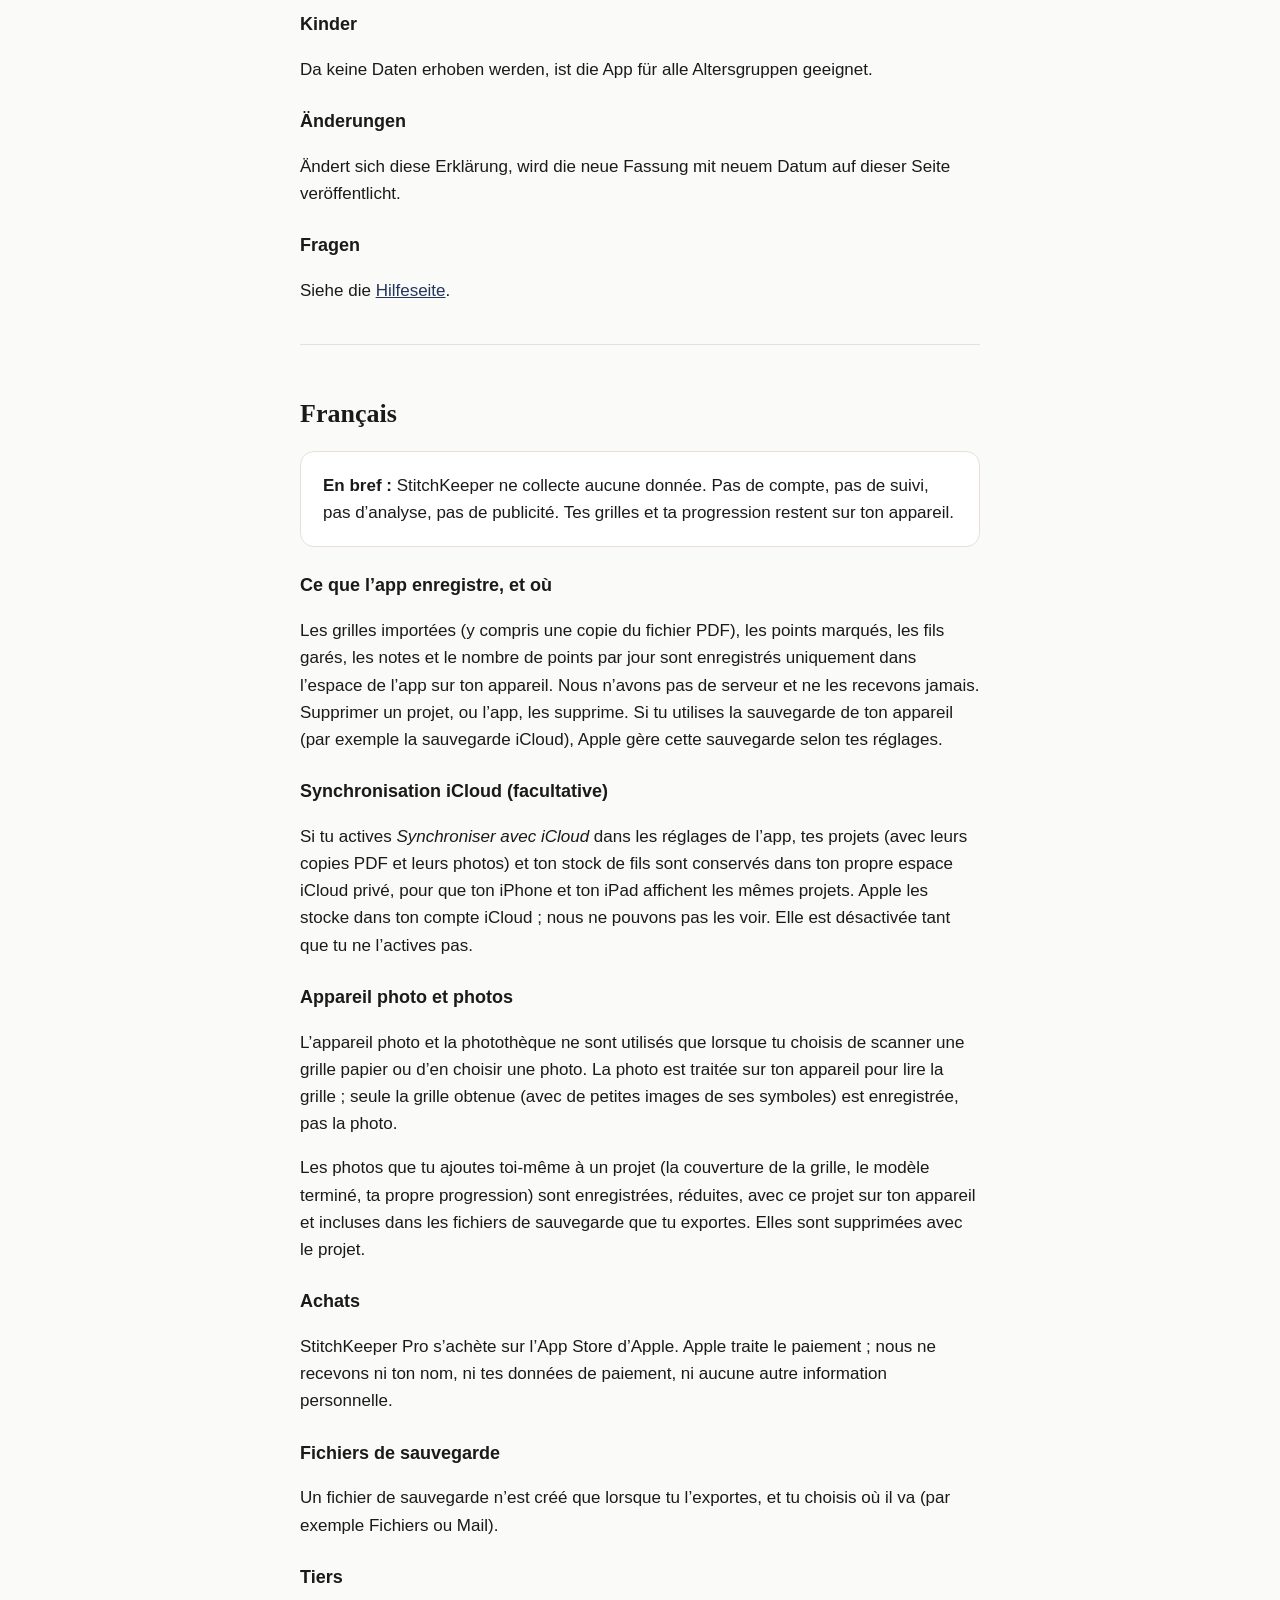
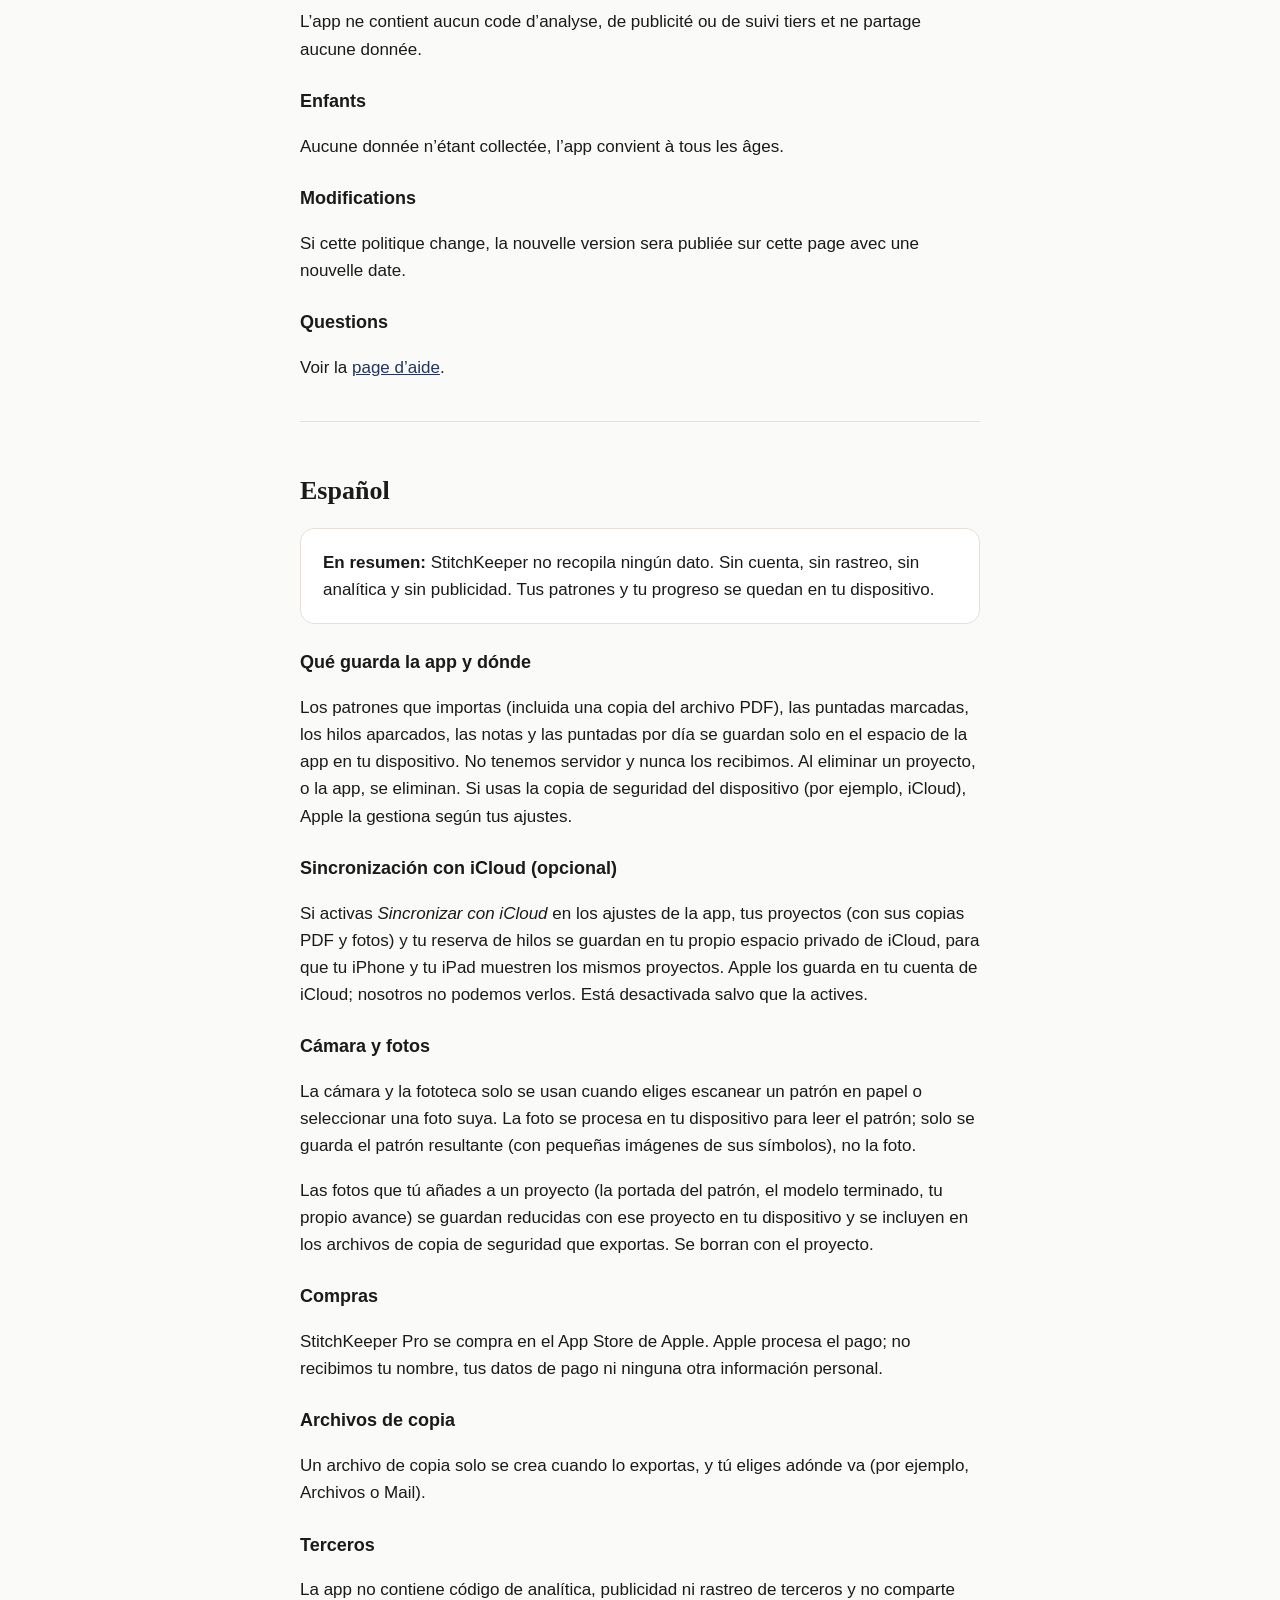
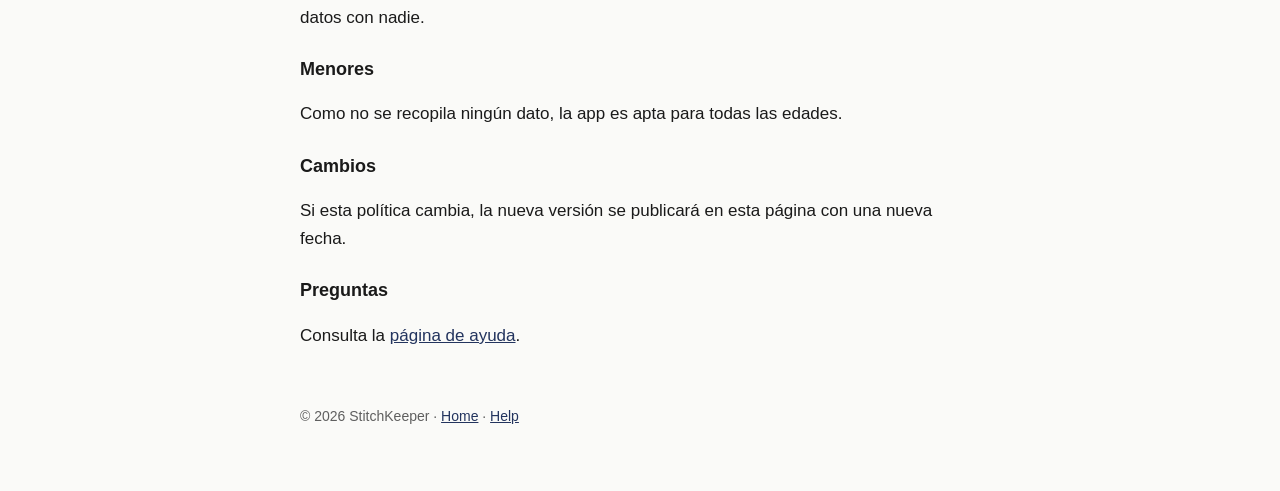
==== commit 4a1ff6e2: "Help: picture PDFs and Update from New PDF; Privacy: optional iCloud sync Co-Authored-By: Claude Opu" ====
--- a/privacy/index.html
+++ b/privacy/index.html
@@ -26,6 +26,8 @@
     <div class="card"><strong>In short:</strong> StitchKeeper does not collect any data. There is no account, no tracking, no analytics and no advertising. Your charts and progress stay on your device.</div>
     <h3>What the app stores, and where</h3>
     <p>Charts you import (including a copy of the PDF file), your marked stitches, parked threads, notes and daily stitch counts are stored only in the app's storage on your device. We have no server and never receive them. Deleting a project, or the app, deletes them. If you use your device's own backup (for example iCloud Backup), Apple handles that backup under your settings.</p>
+    <h3>iCloud sync (optional)</h3>
+    <p>If you turn on <em>Sync with iCloud</em> in the app's settings, your projects (with their PDF copies and photos) and your thread stash are kept in your own private iCloud storage, so your iPhone and iPad show the same projects. Apple stores them in your iCloud account; we cannot see them. It is off unless you turn it on.</p>
     <h3>Camera and photos</h3>
     <p>The camera and photo library are used only when you choose to scan or pick a photo of a paper chart. The photo is processed on your device to read the chart; only the resulting chart (with small images of its symbols) is saved, not the photo.</p>
     <p>Photos you add to a project yourself (the chart's cover, the finished model, your own progress) are stored with that project on your device, reduced in size, and are included in backup files you export. They are deleted with the project.</p>
@@ -48,6 +50,8 @@
     <div class="card"><strong>Kısaca:</strong> StitchKeeper hiçbir veri toplamaz. Hesap, takip, analiz ve reklam yoktur. Desenlerin ve ilerlemen cihazında kalır.</div>
     <h3>Uygulama neyi, nerede saklar</h3>
     <p>İçe aktardığın desenler (PDF dosyasının bir kopyası dahil), işaretlediğin ilmekler, park ettiğin iplikler, notların ve günlük ilmek sayıların yalnızca cihazındaki uygulama alanında saklanır. Sunucumuz yoktur ve bu bilgiler bize hiç ulaşmaz. Bir projeyi ya da uygulamayı silmek bunları da siler. Cihazının kendi yedeğini (örneğin iCloud Yedekleme) kullanıyorsan, o yedeği senin ayarlarına göre Apple yönetir.</p>
+    <h3>iCloud eşitleme (isteğe bağlı)</h3>
+    <p>Uygulama ayarlarında <em>iCloud ile eşitle</em>'yi açarsan projelerin (PDF kopyaları ve fotoğraflarıyla) ve iplik stokun kendi özel iCloud alanında tutulur; böylece iPhone ve iPad'in aynı projeleri gösterir. Bunları Apple senin iCloud hesabında saklar; biz göremeyiz. Sen açmadıkça kapalıdır.</p>
     <h3>Kamera ve fotoğraflar</h3>
     <p>Kamera ve fotoğraf arşivi yalnızca kâğıt bir deseni taramayı ya da fotoğrafını seçmeyi tercih ettiğinde kullanılır. Fotoğraf, deseni okumak için cihazında işlenir; fotoğraf değil, yalnızca okunan desen (sembollerinin küçük görüntüleriyle) kaydedilir.</p>
     <p>Bir projeye kendin eklediğin fotoğraflar (desenin kapağı, bitmiş model, kendi ilerlemen) küçültülerek o projeyle birlikte cihazında saklanır ve dışa aktardığın yedek dosyalarına dahil edilir. Proje silinince onlar da silinir.</p>
@@ -70,6 +74,8 @@
     <div class="card"><strong>Kurz gesagt:</strong> StitchKeeper erhebt keine Daten. Es gibt kein Konto, kein Tracking, keine Analyse und keine Werbung. Deine Vorlagen und dein Fortschritt bleiben auf deinem Gerät.</div>
     <h3>Was die App speichert und wo</h3>
     <p>Importierte Vorlagen (einschließlich einer Kopie der PDF-Datei), markierte Stiche, geparkte Fäden, Notizen und tägliche Stichzahlen werden ausschließlich im Speicher der App auf deinem Gerät abgelegt. Wir haben keinen Server und erhalten diese Daten nie. Wenn du ein Projekt oder die App löschst, werden sie gelöscht. Nutzt du die Gerätesicherung (zum Beispiel iCloud-Backup), verwaltet Apple diese Sicherung nach deinen Einstellungen.</p>
+    <h3>iCloud-Synchronisierung (optional)</h3>
+    <p>Wenn du in den Einstellungen der App <em>Mit iCloud synchronisieren</em> einschaltest, liegen deine Projekte (mit PDF-Kopien und Fotos) und dein Garnvorrat in deinem eigenen privaten iCloud-Speicher, sodass iPhone und iPad dieselben Projekte zeigen. Apple speichert sie in deinem iCloud-Konto; wir können sie nicht sehen. Ohne dein Einschalten ist es aus.</p>
     <h3>Kamera und Fotos</h3>
     <p>Kamera und Fotomediathek werden nur verwendet, wenn du eine Papiervorlage scannst oder ein Foto davon auswählst. Das Foto wird auf deinem Gerät verarbeitet, um die Vorlage zu lesen; gespeichert wird nur die daraus gelesene Vorlage (mit kleinen Bildern ihrer Symbole), nicht das Foto.</p>
     <p>Fotos, die du selbst einem Projekt hinzufügst (das Titelbild der Vorlage, das fertige Modell, dein eigener Fortschritt), werden verkleinert mit diesem Projekt auf deinem Gerät gespeichert und sind in exportierten Sicherungsdateien enthalten. Sie werden mit dem Projekt gelöscht.</p>
@@ -92,6 +98,8 @@
     <div class="card"><strong>En bref :</strong> StitchKeeper ne collecte aucune donnée. Pas de compte, pas de suivi, pas d’analyse, pas de publicité. Tes grilles et ta progression restent sur ton appareil.</div>
     <h3>Ce que l’app enregistre, et où</h3>
     <p>Les grilles importées (y compris une copie du fichier PDF), les points marqués, les fils garés, les notes et le nombre de points par jour sont enregistrés uniquement dans l’espace de l’app sur ton appareil. Nous n’avons pas de serveur et ne les recevons jamais. Supprimer un projet, ou l’app, les supprime. Si tu utilises la sauvegarde de ton appareil (par exemple la sauvegarde iCloud), Apple gère cette sauvegarde selon tes réglages.</p>
+    <h3>Synchronisation iCloud (facultative)</h3>
+    <p>Si tu actives <em>Synchroniser avec iCloud</em> dans les réglages de l’app, tes projets (avec leurs copies PDF et leurs photos) et ton stock de fils sont conservés dans ton propre espace iCloud privé, pour que ton iPhone et ton iPad affichent les mêmes projets. Apple les stocke dans ton compte iCloud ; nous ne pouvons pas les voir. Elle est désactivée tant que tu ne l’actives pas.</p>
     <h3>Appareil photo et photos</h3>
     <p>L’appareil photo et la photothèque ne sont utilisés que lorsque tu choisis de scanner une grille papier ou d’en choisir une photo. La photo est traitée sur ton appareil pour lire la grille ; seule la grille obtenue (avec de petites images de ses symboles) est enregistrée, pas la photo.</p>
     <p>Les photos que tu ajoutes toi-même à un projet (la couverture de la grille, le modèle terminé, ta propre progression) sont enregistrées, réduites, avec ce projet sur ton appareil et incluses dans les fichiers de sauvegarde que tu exportes. Elles sont supprimées avec le projet.</p>
@@ -114,6 +122,8 @@
     <div class="card"><strong>En resumen:</strong> StitchKeeper no recopila ningún dato. Sin cuenta, sin rastreo, sin analítica y sin publicidad. Tus patrones y tu progreso se quedan en tu dispositivo.</div>
     <h3>Qué guarda la app y dónde</h3>
     <p>Los patrones que importas (incluida una copia del archivo PDF), las puntadas marcadas, los hilos aparcados, las notas y las puntadas por día se guardan solo en el espacio de la app en tu dispositivo. No tenemos servidor y nunca los recibimos. Al eliminar un proyecto, o la app, se eliminan. Si usas la copia de seguridad del dispositivo (por ejemplo, iCloud), Apple la gestiona según tus ajustes.</p>
+    <h3>Sincronización con iCloud (opcional)</h3>
+    <p>Si activas <em>Sincronizar con iCloud</em> en los ajustes de la app, tus proyectos (con sus copias PDF y fotos) y tu reserva de hilos se guardan en tu propio espacio privado de iCloud, para que tu iPhone y tu iPad muestren los mismos proyectos. Apple los guarda en tu cuenta de iCloud; nosotros no podemos verlos. Está desactivada salvo que la actives.</p>
     <h3>Cámara y fotos</h3>
     <p>La cámara y la fototeca solo se usan cuando eliges escanear un patrón en papel o seleccionar una foto suya. La foto se procesa en tu dispositivo para leer el patrón; solo se guarda el patrón resultante (con pequeñas imágenes de sus símbolos), no la foto.</p>
     <p>Las fotos que tú añades a un proyecto (la portada del patrón, el modelo terminado, tu propio avance) se guardan reducidas con ese proyecto en tu dispositivo y se incluyen en los archivos de copia de seguridad que exportas. Se borran con el proyecto.</p>
